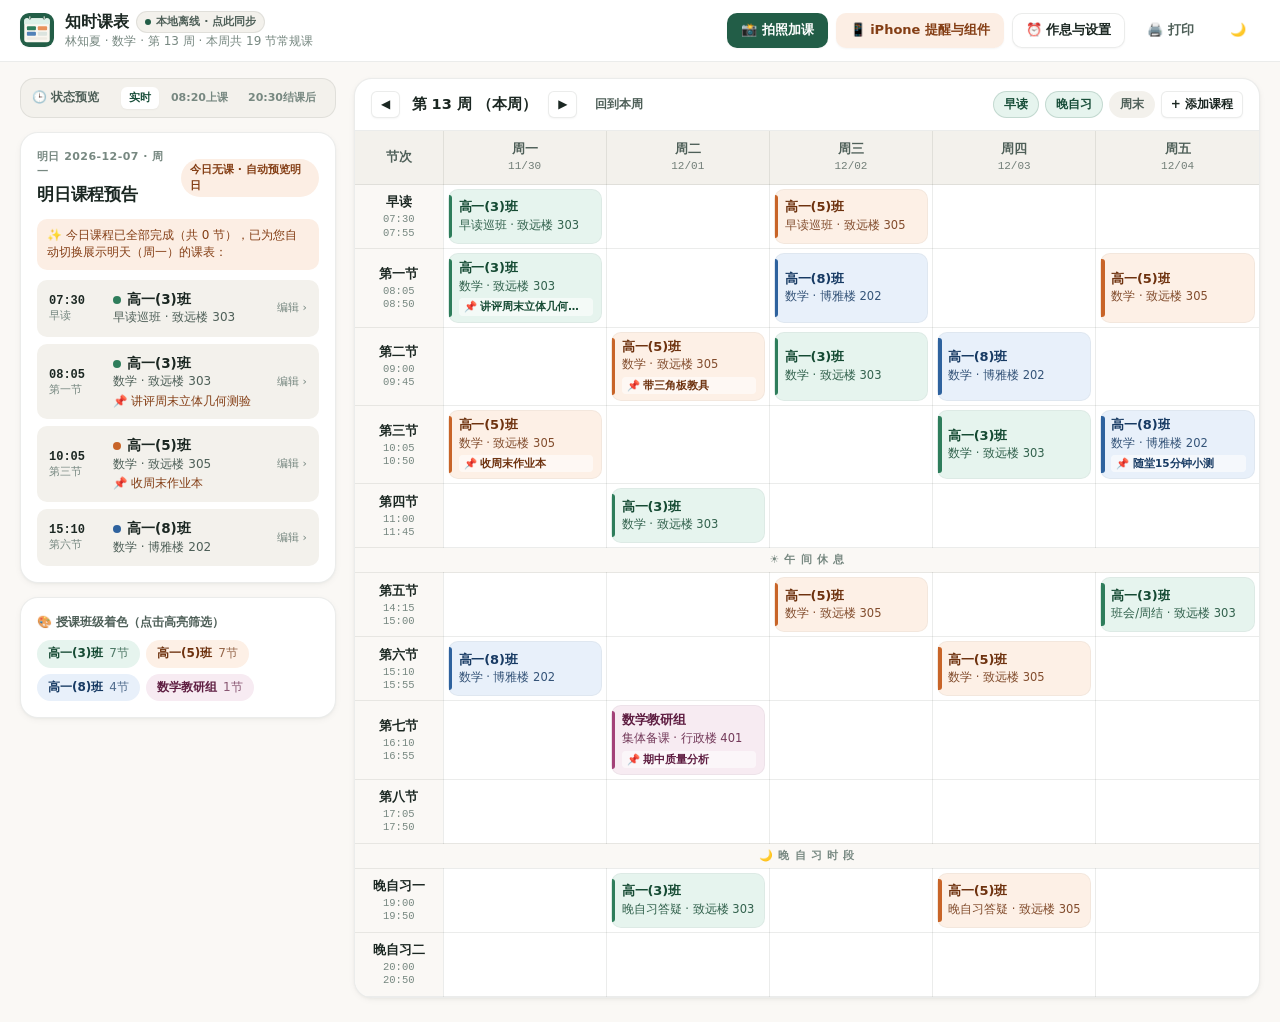
==== web/index.html @ 68fdd12f "feat: initial release of Teacher Timetable PWA v1.0.0" ====
<!DOCTYPE html>
<html lang="zh-CN" data-theme="light">
<head>
  <meta charset="UTF-8" />
  <meta name="viewport" content="width=device-width, initial-scale=1.0, viewport-fit=cover" />
  <title>知时课表 · 教师极简智能课程表 (PWA)</title>
  <meta name="description" content="专为中小学与职校教师打造的极简智能课程表 PWA：Web端一屏总览、今日上完自动预览明日课程、拍照AI识别导入、支持iPhone日历准时提醒与桌面小组件。" />
  <meta name="theme-color" content="#235E47" id="meta-theme-color" />

  <!-- iOS Safari PWA Home Screen Support -->
  <meta name="apple-mobile-web-app-capable" content="yes" />
  <meta name="apple-mobile-web-app-status-bar-style" content="default" />
  <meta name="apple-mobile-web-app-title" content="知时课表" />
  <link rel="apple-touch-icon" href="/icons/apple-touch-icon.png" />
  <link rel="icon" type="image/svg+xml" href="/icons/icon.svg" />
  <link rel="manifest" href="/manifest.webmanifest" />

  <link rel="stylesheet" href="/styles/index.css" />
</head>
<body data-mobile-tab="today">
  <!-- Top Navigation Header -->
  <header class="topbar">
    <div class="topbar-inner">
      <div class="brand-group">
        <img src="/icons/icon.svg" alt="知时课表图标" class="brand-logo" />
        <div class="brand-titles">
          <h1>
            <span>知时课表</span>
            <button type="button" class="sync-pill" id="btn-sync-pill" title="6位同步码多端同步">
              <span class="sync-dot"></span>
              <span id="sync-pill-text">本地离线 · 点此同步</span>
            </button>
          </h1>
          <div class="brand-subtitle" id="header-subtitle">加载课表中...</div>
        </div>
      </div>

      <nav class="topbar-actions" aria-label="主工具栏">
        <button type="button" class="btn btn-primary" id="btn-open-ocr">
          <span>📸 拍照加课</span>
        </button>
        <button type="button" class="btn btn-amber" id="btn-open-ios">
          <span>📱 iPhone 提醒与组件</span>
        </button>
        <button type="button" class="btn hide-mobile" id="btn-open-settings">
          <span>⏰ 作息与设置</span>
        </button>
        <button type="button" class="btn btn-ghost hide-mobile" id="btn-print" title="打印或导出PDF课表">
          <span>🖨️ 打印</span>
        </button>
        <button type="button" class="btn btn-ghost" id="btn-theme-toggle" title="切换浅色/深色模式" aria-label="切换主题">
          <span id="theme-icon">🌙</span>
        </button>
      </nav>
    </div>
  </header>

  <!-- Main Workspace -->
  <main class="workspace">
    <!-- Left Focus Rail (Desktop Sticky Rail / Mobile Default Today-Tomorrow View) -->
    <aside class="focus-rail" aria-label="今日与明日课程聚焦">
      <!-- Time Simulation Switcher so teachers/testers can verify Today -> Tomorrow switch immediately -->
      <div class="sim-bar">
        <span class="sim-bar-label">🕒 状态预览</span>
        <div class="sim-pills" role="group" aria-label="时间状态模拟">
          <button type="button" class="sim-pill active" data-sim="live" id="sim-btn-live">实时</button>
          <button type="button" class="sim-pill" data-sim="morning" id="sim-btn-morning">08:20上课</button>
          <button type="button" class="sim-pill" data-sim="afterschool" id="sim-btn-after">20:30结课后</button>
        </div>
      </div>

      <!-- Mobile Quick Day Selector -->
      <div class="mobile-day-strip" id="mobile-day-strip"></div>

      <!-- Smart Today ⇄ Tomorrow Card -->
      <section class="card" id="focus-card-container" aria-live="polite"></section>

      <!-- Class Color Legend & Spotlight Filter -->
      <section class="card" id="class-filter-card">
        <div class="class-chips-title">
          <span>🎨 授课班级着色（点击高亮筛选）</span>
          <button type="button" class="btn btn-ghost btn-sm" id="btn-clear-spotlight" style="display:none;">显示全部</button>
        </div>
        <div class="class-chips-wrap" id="class-chips-wrap"></div>
      </section>
    </aside>

    <!-- Main Full-Week Timetable Grid Stage -->
    <section class="grid-stage" aria-label="整周课程表总览">
      <div class="grid-toolbar">
        <div class="week-nav">
          <button type="button" class="btn btn-sm" id="btn-prev-week" aria-label="上一周">◀</button>
          <span class="week-label" id="week-nav-label">第 1 周</span>
          <button type="button" class="btn btn-sm" id="btn-next-week" aria-label="下一周">▶</button>
          <button type="button" class="btn btn-ghost btn-sm" id="btn-reset-week">回到本周</button>
        </div>

        <div class="grid-toggles">
          <button type="button" class="toggle-chip on" id="toggle-morning-read">早读</button>
          <button type="button" class="toggle-chip on" id="toggle-evening">晚自习</button>
          <button type="button" class="toggle-chip" id="toggle-weekend">周末</button>
          <button type="button" class="btn btn-sm" id="btn-quick-add-lesson">+ 添加课程</button>
        </div>
      </div>

      <div class="timetable-scroll">
        <table class="timetable-table" id="weekly-table">
          <thead id="weekly-thead"></thead>
          <tbody id="weekly-tbody"></tbody>
        </table>
      </div>
    </section>
  </main>

  <!-- Mobile Bottom Navigation Bar -->
  <nav class="mobile-tabbar" aria-label="移动端底部导航">
    <button type="button" class="mob-tab active" data-mob-tab="today" id="mob-tab-today">
      <span>📅</span>
      <span>今日/明日</span>
    </button>
    <button type="button" class="mob-tab" data-mob-tab="week" id="mob-tab-week">
      <span>🗂️</span>
      <span>整周课表</span>
    </button>
    <button type="button" class="mob-tab" data-mob-tab="ocr" id="mob-tab-ocr">
      <span>📸</span>
      <span>拍照加课</span>
    </button>
    <button type="button" class="mob-tab" data-mob-tab="ios" id="mob-tab-ios">
      <span>📱</span>
      <span>提醒/组件</span>
    </button>
  </nav>

  <!-- ========================================================================
       Modal 1: Lesson Editor + Single-Occurrence Override + Memo Note
       ======================================================================== -->
  <div class="modal-backdrop" id="modal-lesson" role="dialog" aria-modal="true" aria-labelledby="modal-lesson-title">
    <div class="modal-panel">
      <div class="modal-head">
        <div>
          <h2 id="modal-lesson-title">编辑课程与随堂备忘</h2>
          <p id="modal-lesson-subtitle">周一 · 第一节 (08:05 - 08:50)</p>
        </div>
        <button type="button" class="btn btn-ghost btn-sm" data-close-modal="modal-lesson">✕</button>
      </div>

      <div class="mode-tabs" role="tablist">
        <button type="button" class="mode-tab active" id="tab-edit-regular">每周常规课 & 备忘</button>
        <button type="button" class="mode-tab" id="tab-edit-override">仅本周调课 / 代课 / 停课</button>
      </div>

      <!-- Regular Weekly Lesson Form -->
      <form id="form-lesson-regular">
        <div class="form-grid">
          <div class="form-field">
            <label for="inp-les-day">星期</label>
            <select class="select" id="inp-les-day"></select>
          </div>
          <div class="form-field">
            <label for="inp-les-period">节次</label>
            <select class="select" id="inp-les-period"></select>
          </div>
          <div class="form-field">
            <label for="inp-les-class">授课班级（自动分配班级色标）*</label>
            <input class="input" type="text" id="inp-les-class" placeholder="例如：高一(3)班" required />
            <div class="quick-tags" id="quick-class-tags"></div>
          </div>
          <div class="form-field">
            <label for="inp-les-subject">科目 / 课程内容</label>
            <input class="input" type="text" id="inp-les-subject" placeholder="例如：数学 / 早读巡班" />
          </div>
          <div class="form-field">
            <label for="inp-les-room">教室 / 地点</label>
            <input class="input" type="text" id="inp-les-room" placeholder="例如：致远楼 303" />
          </div>
          <div class="form-field">
            <label for="inp-les-weektype">单双周规则</label>
            <select class="select" id="inp-les-weektype">
              <option value="all">每周都上</option>
              <option value="odd">仅单周上</option>
              <option value="even">仅双周上</option>
            </select>
          </div>
          <div class="form-field full">
            <label for="inp-les-memo">📌 随堂一句话备忘贴（在今日卡片、iPhone提醒与桌面小组件同步展示）</label>
            <input class="input" type="text" id="inp-les-memo" placeholder="如：收周末卷子 / 讲评第3章P42 / 带圆规三角板" />
            <div class="quick-tags">
              <button type="button" class="quick-tag" data-memo-fill="收作业本">收作业本</button>
              <button type="button" class="quick-tag" data-memo-fill="讲评测试卷">讲评测试卷</button>
              <button type="button" class="quick-tag" data-memo-fill="随堂小测">随堂小测</button>
              <button type="button" class="quick-tag" data-memo-fill="带教学教具">带教学教具</button>
              <button type="button" class="quick-tag" data-memo-fill="">清空备忘</button>
            </div>
          </div>
        </div>

        <div class="modal-foot">
          <button type="button" class="btn btn-danger" id="btn-delete-lesson">删除本节常规课</button>
          <div style="display:flex; gap:8px;">
            <button type="button" class="btn" data-close-modal="modal-lesson">取消</button>
            <button type="submit" class="btn btn-primary" id="btn-save-regular">保存课程</button>
          </div>
        </div>
      </form>

      <!-- Single-Date Override Form (调课 / 代课 / 停课) -->
      <form id="form-lesson-override" style="display:none;">
        <div class="form-grid">
          <div class="form-field full">
            <label for="inp-ov-type">仅对所选日期（<span id="ov-target-date-label"></span>）生效的临时变动类型</label>
            <select class="select" id="inp-ov-type">
              <option value="swap">🔄 临时调课（换班或换课，仅当天生效）</option>
              <option value="substitute">🤝 替同事代课（仅当天新增/替换）</option>
              <option value="cancel">⏸️ 本节停课 / 调走（当天免提醒，不删常规课表）</option>
              <option value="memo_only">📌 仅当天专属随堂备忘</option>
            </select>
          </div>
          <div class="form-field" id="ov-field-class">
            <label for="inp-ov-class">当天授课班级</label>
            <input class="input" type="text" id="inp-ov-class" placeholder="例如：高一(5)班" />
          </div>
          <div class="form-field" id="ov-field-subject">
            <label for="inp-ov-subject">当天科目</label>
            <input class="input" type="text" id="inp-ov-subject" placeholder="例如：数学" />
          </div>
          <div class="form-field" id="ov-field-room">
            <label for="inp-ov-room">当天教室</label>
            <input class="input" type="text" id="inp-ov-room" placeholder="例如：致远楼 305" />
          </div>
          <div class="form-field" id="ov-field-reason">
            <label for="inp-ov-reason">变动备注（如：与王老师周四第2节互换）</label>
            <input class="input" type="text" id="inp-ov-reason" placeholder="选填，方便日后核对课时" />
          </div>
          <div class="form-field full" id="ov-field-memo">
            <label for="inp-ov-memo">📌 当天随堂备忘贴</label>
            <input class="input" type="text" id="inp-ov-memo" placeholder="例如：布置代课自习任务" />
          </div>
        </div>

        <div class="modal-foot">
          <button type="button" class="btn btn-danger" id="btn-clear-override" style="display:none;">恢复原每周常规课</button>
          <div style="display:flex; gap:8px; margin-left:auto;">
            <button type="button" class="btn" data-close-modal="modal-lesson">取消</button>
            <button type="submit" class="btn btn-primary">保存单次变动</button>
          </div>
        </div>
      </form>
    </div>
  </div>

  <!-- ========================================================================
       Modal 2: Drag-and-Drop Swap Decision Prompt
       ======================================================================== -->
  <div class="modal-backdrop" id="modal-drag-swap" role="dialog" aria-modal="true">
    <div class="modal-panel" style="max-width:440px;">
      <div class="modal-head">
        <div>
          <h2>调整课程节次</h2>
          <p id="drag-swap-desc">您刚将课程拖动到了新节次，请选择生效范围：</p>
        </div>
        <button type="button" class="btn btn-ghost btn-sm" data-close-modal="modal-drag-swap">✕</button>
      </div>
      <div style="display:flex; flex-direction:column; gap:10px;">
        <button type="button" class="btn btn-primary" id="btn-swap-this-week" style="justify-content:flex-start; padding:12px 14px;">
          🔄 仅本周临时调换（推荐 · 不改动其他周常规课表）
        </button>
        <button type="button" class="btn" id="btn-swap-permanent" style="justify-content:flex-start; padding:12px 14px;">
          📌 永久修改每周固定课表
        </button>
      </div>
    </div>
  </div>

  <!-- ========================================================================
       Modal 3: Photo OCR Import + Interactive Grid Proofreader
       ======================================================================== -->
  <div class="modal-backdrop" id="modal-ocr" role="dialog" aria-modal="true" aria-labelledby="modal-ocr-title">
    <div class="modal-panel modal-wide">
      <div class="modal-head">
        <div>
          <h2 id="modal-ocr-title">📸 拍照 / 智能导入课程表</h2>
          <p>支持教务处纸质课表拍照、Excel/钉钉截图识别，导入前可在右侧网格可视化校对</p>
        </div>
        <button type="button" class="btn btn-ghost btn-sm" data-close-modal="modal-ocr">✕</button>
      </div>

      <div class="mode-tabs">
        <button type="button" class="mode-tab active" id="ocr-tab-photo">📷 拍照 / 传图 AI 识别</button>
        <button type="button" class="mode-tab" id="ocr-tab-text">📋 粘贴 Excel / 文本 / 免Key提示词</button>
      </div>

      <!-- Photo Upload Panel -->
      <div id="ocr-panel-photo">
        <input type="file" id="inp-ocr-file" accept="image/*" style="display:none;" />
        <div class="ocr-dropzone" id="ocr-dropzone">
          <div style="font-size:28px; margin-bottom:6px;">📸</div>
          <div style="font-weight:700; font-size:15px; margin-bottom:4px;">点击拍照 / 从手机相册选择课表照片，或将截图拖入此处</div>
          <div style="font-size:12px; color:var(--ink-muted); margin-bottom:12px;">支持纸质任课表、Excel排课截图、微信群课表图</div>
          <div style="display:flex; justify-content:center; gap:10px; flex-wrap:wrap;">
            <button type="button" class="btn btn-primary" id="btn-pick-photo">选择照片 / 拍照</button>
            <button type="button" class="btn btn-amber" id="btn-try-demo-photo">✨ 试用示例纸质课表照片（秒出体验）</button>
          </div>
        </div>

        <details style="margin-top:10px; background:var(--bg-subtle); padding:10px 14px; border-radius:var(--radius-sm);">
          <summary style="cursor:pointer; font-size:12.5px; font-weight:700; color:var(--ink-secondary);">
            ⚙️ 视觉大模型接口设置（支持服务端预设或填入通义千问 Qwen-VL / OpenAI 兼容 Key）
          </summary>
          <div class="form-grid" style="margin-top:10px;">
            <div class="form-field">
              <label for="inp-vision-base">API 接口地址 (OpenAI 兼容)</label>
              <input class="input" type="text" id="inp-vision-base" placeholder="https://dashscope.aliyuncs.com/compatible-mode/v1" />
            </div>
            <div class="form-field">
              <label for="inp-vision-model">视觉模型名称</label>
              <input class="input" type="text" id="inp-vision-model" placeholder="qwen-vl-max-latest" />
            </div>
            <div class="form-field full">
              <label for="inp-vision-key">API Key（仅保存在您本地浏览器，服务端已配环境变量时可留空）</label>
              <input class="input" type="password" id="inp-vision-key" placeholder="sk-..." />
            </div>
          </div>
        </details>
      </div>

      <!-- Text / Excel / Prompt Fallback Panel -->
      <div id="ocr-panel-text" style="display:none;">
        <div style="display:flex; align-items:center; justify-content:space-between; gap:8px; margin-bottom:8px; flex-wrap:wrap;">
          <span style="font-size:12.5px; color:var(--ink-secondary);">
            没配 API Key？点右侧复制专属提示词，连同照片发给<strong>豆包 / Kimi / 通义 / 元宝</strong>，把返回的 JSON 粘在下方即可；也支持直接从 Excel 复制表格粘贴！
          </span>
          <button type="button" class="btn btn-amber btn-sm" id="btn-copy-ai-prompt">📋 一键复制 AI 识图提示词</button>
        </div>
        <textarea class="textarea" id="inp-ocr-rawtext" rows="6" placeholder="支持粘贴：&#10;1. 任意 AI 返回的 JSON 代码块&#10;2. Excel / WPS 直接框选复制的课表单元格&#10;3. 文本行，例如：周一 第1-2节 高一(3)班 数学 致远楼303"></textarea>
        <div style="margin-top:8px; text-align:right;">
          <button type="button" class="btn btn-primary" id="btn-parse-rawtext">解析文本并进入网格校对 ›</button>
        </div>
      </div>

      <!-- Split-Screen Visual Proofreader (shown after photo/text recognition) -->
      <div id="ocr-proof-section" style="display:none;">
        <div style="margin-top:16px; padding-top:14px; border-top:1px solid var(--border-hairline); display:flex; align-items:center; justify-content:space-between; flex-wrap:wrap; gap:8px;">
          <div>
            <strong id="ocr-proof-summary" style="font-size:14.5px; color:var(--brand-ink);">✅ 已识别出 19 节课程</strong>
            <span style="font-size:12px; color:var(--ink-muted); margin-left:8px;">点击右侧任意格子可微调班级/科目，核对无误后点击底部确认导入</span>
          </div>
          <label style="font-size:12.5px; display:flex; align-items:center; gap:6px;">
            导入方式：
            <select class="select" id="sel-import-mode" style="width:auto; padding:4px 8px; font-size:12px;">
              <option value="replace">覆盖现有周课表（推荐新学期）</option>
              <option value="merge">合并追加（保留不冲突的原课程）</option>
            </select>
          </label>
        </div>

        <div class="ocr-split">
          <div class="ocr-photo-box" id="ocr-photo-preview-wrap">
            <img id="ocr-photo-img" src="/sample-timetable.png" alt="课表原图对照" />
          </div>
          <div style="overflow-x:auto;">
            <table class="proof-grid-table" id="ocr-proof-table"></table>
          </div>
        </div>

        <div class="modal-foot">
          <button type="button" class="btn btn-ghost" id="btn-reset-ocr">重新上传</button>
          <div style="display:flex; gap:8px;">
            <button type="button" class="btn" data-close-modal="modal-ocr">取消</button>
            <button type="button" class="btn btn-primary" id="btn-confirm-ocr-import">✅ 确认导入到我的课程表</button>
          </div>
        </div>
      </div>
    </div>
  </div>

  <!-- ========================================================================
       Modal 4: iPhone Reminders, Scriptable Home Screen Widget & 6-Digit Sync
       ======================================================================== -->
  <div class="modal-backdrop" id="modal-ios" role="dialog" aria-modal="true" aria-labelledby="modal-ios-title">
    <div class="modal-panel modal-wide">
      <div class="modal-head">
        <div>
          <h2 id="modal-ios-title">📱 iPhone 课程提醒 · 今日/明日桌面小组件 · 多端同步</h2>
          <p>无需开发或安装专属 App，一套 Web/PWA 同时打通苹果系统日历闹钟与桌面小组件</p>
        </div>
        <button type="button" class="btn btn-ghost btn-sm" data-close-modal="modal-ios">✕</button>
      </div>

      <!-- Step 1: 6-digit Sync Code -->
      <div class="sync-code-box" style="margin-bottom:16px; flex-wrap:wrap;">
        <div>
          <div style="font-size:12px; font-weight:700; color:var(--ink-secondary);">第一步：6 位多端同步码（免注册 · 电脑排课手机秒同步，同时用于小组件与日历动态订阅）</div>
          <div style="display:flex; align-items:center; gap:12px; margin-top:4px;">
            <span class="sync-digits" id="ios-sync-code-display">未开启</span>
            <span id="ios-sync-status-hint" style="font-size:12px; color:var(--ink-muted);">生成后修改课表将自动云端同步</span>
          </div>
        </div>
        <div style="display:flex; gap:8px; flex-wrap:wrap; align-items:center;">
          <button type="button" class="btn btn-primary btn-sm" id="btn-create-sync-code">✨ 一键生成同步码</button>
          <input class="input" type="text" id="inp-join-sync-code" placeholder="输入已有6位码" maxlength="12" style="width:128px; padding:5px 9px; font-size:12.5px;" />
          <button type="button" class="btn btn-sm" id="btn-pull-sync-code">拉取同步</button>
        </div>
      </div>

      <div style="display:grid; grid-template-columns: repeat(auto-fit, minmax(340px, 1fr)); gap:16px;">
        <!-- Left Card: Apple System Calendar Reminder + PWA Push -->
        <div class="card" style="background:var(--bg-canvas);">
          <h3 style="margin:0 0 6px; font-size:15.5px;">🔔 1. 苹果手机准时上课提醒（零安装首选）</h3>
          <p style="margin:0 0 12px; font-size:12.5px; color:var(--ink-secondary);">
            点击下方「一键订阅到苹果日历」，iPhone 自带日历将在课前弹窗响铃（锁屏与 Apple Watch 均生效），您在网页端<strong>临时调课或写随堂备忘</strong>会自动同步！
          </p>

          <div class="form-field" style="margin-bottom:12px;">
            <label for="sel-reminder-min">课前提醒提前量</label>
            <select class="select" id="sel-reminder-min">
              <option value="5">课前 5 分钟提醒</option>
              <option value="10">课前 10 分钟提醒</option>
              <option value="15" selected>课前 15 分钟提醒（推荐）</option>
              <option value="20">课前 20 分钟提醒</option>
              <option value="30">课前 30 分钟提醒</option>
            </select>
          </div>

          <div style="display:flex; flex-direction:column; gap:8px;">
            <a class="btn btn-primary" id="link-webcal-subscribe" href="#" style="text-decoration:none;">
              📅 一键订阅到 iPhone 苹果日历 (webcal://)
            </a>
            <div style="display:flex; gap:8px;">
              <button type="button" class="btn btn-sm" id="btn-copy-ics-url" style="flex:1;">复制日历订阅链接</button>
              <button type="button" class="btn btn-sm" id="btn-download-ics" style="flex:1;">下载离线 .ics 文件</button>
            </div>
          </div>

          <hr style="border:none; border-top:1px solid var(--border-hairline); margin:14px 0;" />

          <div style="display:flex; align-items:center; justify-content:space-between; gap:8px;">
            <div>
              <div style="font-weight:700; font-size:13px;">PWA 主屏幕网页通知（双重兜底）</div>
              <div style="font-size:11.5px; color:var(--ink-muted);">Safari「分享 → 添加到主屏幕」后可开启课前通知</div>
            </div>
            <div style="display:flex; gap:6px;">
              <button type="button" class="btn btn-sm" id="btn-enable-pwa-notify">开启通知</button>
              <button type="button" class="btn btn-ghost btn-sm" id="btn-test-pwa-notify">测试提醒</button>
            </div>
          </div>
        </div>

        <!-- Right Card: iOS Home Screen Widget (Today -> Tomorrow Auto Switch) -->
        <div class="card" style="background:var(--bg-canvas);">
          <div style="display:flex; align-items:center; justify-content:space-between; gap:8px; margin-bottom:6px;">
            <h3 style="margin:0; font-size:15.5px;">🧩 2. iPhone 桌面小组件（没课自动看明天）</h3>
          </div>
          <p style="margin:0 0 10px; font-size:12.5px; color:var(--ink-secondary);">
            实时模拟您的课表在 iPhone 桌面上的真实效果——<strong>白天展示今日剩余课，最后一节下课（或当天无课）立即自动切换为明日预告</strong>：
          </p>

          <!-- Live iOS Widget Simulator -->
          <div class="ios-sim-shell">
            <div style="display:flex; gap:6px; flex-wrap:wrap; justify-content:center;">
              <button type="button" class="btn btn-sm" id="wsim-mode-today">☀️ 预览：白天有课态</button>
              <button type="button" class="btn btn-sm" id="wsim-mode-tomorrow">🌙 预览：结课后看明天</button>
              <button type="button" class="btn btn-ghost btn-sm" id="wsim-toggle-dark">切换深浅外观</button>
            </div>

            <div class="ios-widget-card" id="ios-widget-preview-box"></div>
          </div>

          <div style="margin-top:12px; display:flex; gap:8px;">
            <button type="button" class="btn btn-primary" id="btn-copy-scriptable" style="flex:2;">
              📋 一键复制我的专属小组件代码
            </button>
            <button type="button" class="btn btn-sm" id="btn-download-scriptable" style="flex:1;">
              下载 .js 脚本
            </button>
          </div>
          <div style="margin-top:8px; font-size:11.5px; color:var(--ink-muted); line-height:1.5;">
            💡 <strong>30秒配置步骤</strong>：① App Store 免费安装 <strong>Scriptable</strong> → ② 点右上角 <code>+</code> 粘贴上方代码 → ③ 长按 iPhone 桌面添加 Scriptable 中号小组件并选择该脚本即可！
          </div>
        </div>
      </div>
    </div>
  </div>

  <!-- ========================================================================
       Modal 5: Period Bell Times & Teacher Settings
       ======================================================================== -->
  <div class="modal-backdrop" id="modal-settings" role="dialog" aria-modal="true" aria-labelledby="modal-settings-title">
    <div class="modal-panel modal-wide">
      <div class="modal-head">
        <div>
          <h2 id="modal-settings-title">⏰ 学校作息时间与个人设置</h2>
          <p>内置中小学标准节次模板，支持一键批量顺延每节课时长与数据备份</p>
        </div>
        <button type="button" class="btn btn-ghost btn-sm" data-close-modal="modal-settings">✕</button>
      </div>

      <div class="form-grid" style="margin-bottom:16px;">
        <div class="form-field">
          <label for="inp-set-teacher">教师称呼</label>
          <input class="input" type="text" id="inp-set-teacher" placeholder="如：林老师" />
        </div>
        <div class="form-field">
          <label for="inp-set-subject">主要任教学科（新增课程时自动填入）</label>
          <input class="input" type="text" id="inp-set-subject" placeholder="如：数学" />
        </div>
        <div class="form-field">
          <label for="inp-set-semstart">本学期第一周周一日期（用于计算第几周与单双周）</label>
          <input class="input" type="date" id="inp-set-semstart" />
        </div>
        <div class="form-field">
          <label>一键套用标准作息模板</label>
          <div style="display:flex; gap:8px;">
            <button type="button" class="btn btn-sm" id="btn-preset-45">初高中 45 分钟制</button>
            <button type="button" class="btn btn-sm" id="btn-preset-40">小学 40 分钟制</button>
          </div>
        </div>
      </div>

      <div style="max-height:300px; overflow-y:auto; border:1px solid var(--border-hairline); border-radius:var(--radius-md); padding:10px;">
        <table class="proof-grid-table" id="settings-periods-table"></table>
      </div>

      <div class="modal-foot" style="flex-wrap:wrap;">
        <div style="display:flex; gap:8px; flex-wrap:wrap;">
          <button type="button" class="btn btn-sm" id="btn-export-json">导出 JSON 备份</button>
          <label class="btn btn-sm" style="margin:0;">
            导入 JSON 备份
            <input type="file" id="inp-import-json" accept=".json,application/json" style="display:none;" />
          </label>
          <button type="button" class="btn btn-danger btn-sm" id="btn-clear-all-lessons">清空整表重排</button>
        </div>
        <div style="display:flex; gap:8px;">
          <button type="button" class="btn" data-close-modal="modal-settings">取消</button>
          <button type="button" class="btn btn-primary" id="btn-save-settings">保存作息与设置</button>
        </div>
      </div>
    </div>
  </div>

  <!-- Toast Container -->
  <div class="toast-stack" id="toast-stack" aria-live="polite"></div>

  <script type="module" src="/js/app.js"></script>
</body>
</html>
---- styles/index.css ----
/* ==========================================================================
   知时课表 · Teacher Timetable PWA — Core Design System (Vanilla CSS)
   Aesthetic: Warm Campus Editorial · Crisp, Calm, Glanceable
   ========================================================================== */

:root {
  /* Surfaces */
  --bg-canvas: hsl(40, 33%, 97%);
  --bg-surface: hsl(0, 0%, 100%);
  --bg-subtle: hsl(40, 22%, 94%);
  --bg-muted: hsl(40, 18%, 91%);
  --bg-elevated: hsla(0, 0%, 100%, 0.92);

  /* Typography Ink */
  --ink-primary: hsl(156, 18%, 13%);
  --ink-secondary: hsl(156, 10%, 34%);
  --ink-muted: hsl(156, 7%, 50%);
  --ink-faint: hsl(156, 6%, 66%);

  /* Brand & Functional Accents */
  --brand: hsl(157, 46%, 25%);
  --brand-hover: hsl(157, 48%, 20%);
  --brand-soft: hsl(154, 38%, 93%);
  --brand-ink: hsl(157, 52%, 20%);

  --amber: hsl(23, 67%, 46%);
  --amber-soft: hsl(26, 78%, 94%);
  --amber-ink: hsl(22, 72%, 30%);

  --danger: hsl(4, 62%, 48%);
  --danger-soft: hsl(4, 76%, 95%);

  /* Hairlines & Elevation */
  --border-hairline: hsla(156, 16%, 16%, 0.09);
  --border-strong: hsla(156, 16%, 16%, 0.17);
  --shadow-xs: 0 1px 2px hsla(156, 20%, 12%, 0.04);
  --shadow-sm: 0 2px 8px -2px hsla(156, 20%, 12%, 0.07), 0 1px 3px hsla(156, 20%, 12%, 0.04);
  --shadow-md: 0 10px 28px -6px hsla(156, 22%, 12%, 0.10), 0 2px 6px hsla(156, 20%, 12%, 0.05);
  --shadow-modal: 0 24px 60px -12px hsla(156, 25%, 10%, 0.24);

  /* Radii */
  --radius-xs: 6px;
  --radius-sm: 10px;
  --radius-md: 14px;
  --radius-lg: 18px;
  --radius-xl: 24px;

  /* 8 Harmonious Teaching-Class Color Palettes (Light) */
  --cls-0-bg: #E6F4EE; --cls-0-ink: #154A33; --cls-0-bar: #2E7D5B;
  --cls-1-bg: #FDF0E6; --cls-1-ink: #6E320F; --cls-1-bar: #C86428;
  --cls-2-bg: #E8F0FA; --cls-2-ink: #173A63; --cls-2-bar: #2E629E;
  --cls-3-bg: #F7EBF2; --cls-3-ink: #5E1D41; --cls-3-bar: #A34178;
  --cls-4-bg: #EEF3E4; --cls-4-ink: #324711; --cls-4-bar: #5C7A29;
  --cls-5-bg: #F5EFE4; --cls-5-ink: #4F3914; --cls-5-bar: #8C6830;
  --cls-6-bg: #E5F3F5; --cls-6-ink: #11464F; --cls-6-bar: #237887;
  --cls-7-bg: #FCECEB; --cls-7-ink: #661D1A; --cls-7-bar: #B8433E;

  --font-sans: -apple-system, BlinkMacSystemFont, "PingFang SC", "Hiragino Sans GB", "Noto Sans CJK SC", "Microsoft YaHei", system-ui, sans-serif;
  --font-mono: ui-monospace, SFMono-Regular, "SF Mono", Menlo, Consolas, monospace;

  --safe-top: env(safe-area-inset-top, 0px);
  --safe-bottom: env(safe-area-inset-bottom, 0px);
}

[data-theme="dark"] {
  --bg-canvas: hsl(210, 14%, 10%);
  --bg-surface: hsl(210, 13%, 14%);
  --bg-subtle: hsl(210, 12%, 18%);
  --bg-muted: hsl(210, 11%, 22%);
  --bg-elevated: hsla(210, 13%, 15%, 0.92);

  --ink-primary: hsl(150, 14%, 93%);
  --ink-secondary: hsl(150, 8%, 72%);
  --ink-muted: hsl(150, 6%, 54%);
  --ink-faint: hsl(150, 5%, 38%);

  --brand: hsl(155, 44%, 56%);
  --brand-hover: hsl(155, 48%, 63%);
  --brand-soft: hsla(155, 42%, 40%, 0.20);
  --brand-ink: hsl(155, 55%, 76%);

  --amber: hsl(27, 82%, 64%);
  --amber-soft: hsla(27, 70%, 42%, 0.22);
  --amber-ink: hsl(28, 86%, 78%);

  --danger: hsl(4, 72%, 64%);
  --danger-soft: hsla(4, 65%, 45%, 0.22);

  --border-hairline: hsla(150, 15%, 88%, 0.09);
  --border-strong: hsla(150, 15%, 88%, 0.18);
  --shadow-xs: 0 1px 2px hsla(0, 0%, 0%, 0.25);
  --shadow-sm: 0 2px 8px hsla(0, 0%, 0%, 0.32);
  --shadow-md: 0 12px 28px hsla(0, 0%, 0%, 0.45);
  --shadow-modal: 0 24px 64px hsla(0, 0%, 0%, 0.65);

  --cls-0-bg: #18362B; --cls-0-ink: #95E4BE; --cls-0-bar: #44A67B;
  --cls-1-bg: #3A2517; --cls-1-ink: #F7BE97; --cls-1-bar: #DF7B3F;
  --cls-2-bg: #192C40; --cls-2-ink: #9DC6F7; --cls-2-bar: #4B86C8;
  --cls-3-bg: #381D2E; --cls-3-ink: #F2AAD1; --cls-3-bar: #C45A95;
  --cls-4-bg: #27321A; --cls-4-ink: #C3E38C; --cls-4-bar: #7DA13D;
  --cls-5-bg: #352B1D; --cls-5-ink: #E8CB9A; --cls-5-bar: #B08644;
  --cls-6-bg: #163136; --cls-6-ink: #90DCE8; --cls-6-bar: #3799A8;
  --cls-7-bg: #3B1C1A; --cls-7-ink: #F7A8A4; --cls-7-bar: #D65B56;
}

*, *::before, *::after {
  box-sizing: border-box;
}

html, body {
  margin: 0;
  padding: 0;
  background: var(--bg-canvas);
  color: var(--ink-primary);
  font-family: var(--font-sans);
  font-size: 14px;
  line-height: 1.45;
  -webkit-font-smoothing: antialiased;
  -webkit-tap-highlight-color: transparent;
}

button, input, select, textarea {
  font: inherit;
  color: inherit;
}

button {
  cursor: pointer;
}

/* ==========================================================================
   Top Navigation Bar
   ========================================================================== */
.topbar {
  position: sticky;
  top: 0;
  z-index: 40;
  padding-top: var(--safe-top);
  background: var(--bg-elevated);
  backdrop-filter: blur(14px);
  -webkit-backdrop-filter: blur(14px);
  border-bottom: 1px solid var(--border-hairline);
}

.topbar-inner {
  max-width: 1480px;
  margin: 0 auto;
  padding: 10px 20px;
  display: flex;
  align-items: center;
  justify-content: space-between;
  gap: 12px;
}

.brand-group {
  display: flex;
  align-items: center;
  gap: 11px;
  min-width: 0;
}

.brand-logo {
  width: 34px;
  height: 34px;
  border-radius: 9px;
  flex-shrink: 0;
  box-shadow: var(--shadow-xs);
}

.brand-titles h1 {
  margin: 0;
  font-size: 16px;
  font-weight: 700;
  letter-spacing: -0.01em;
  display: flex;
  align-items: center;
  gap: 8px;
  white-space: nowrap;
}

.brand-subtitle {
  font-size: 12px;
  color: var(--ink-muted);
  display: flex;
  align-items: center;
  gap: 8px;
}

.sync-pill {
  display: inline-flex;
  align-items: center;
  gap: 5px;
  padding: 2px 8px;
  border-radius: 99px;
  font-size: 11px;
  font-weight: 600;
  background: var(--bg-subtle);
  color: var(--ink-secondary);
  border: 1px solid var(--border-hairline);
  cursor: pointer;
  transition: background 0.15s ease, border-color 0.15s ease;
}

.sync-pill:hover {
  background: var(--brand-soft);
  color: var(--brand-ink);
}

.sync-dot {
  width: 6px;
  height: 6px;
  border-radius: 50%;
  background: var(--brand);
}

.topbar-actions {
  display: flex;
  align-items: center;
  gap: 8px;
  flex-wrap: wrap;
}

/* ==========================================================================
   Buttons & Segmented Controls
   ========================================================================== */
.btn {
  display: inline-flex;
  align-items: center;
  justify-content: center;
  gap: 6px;
  padding: 7px 13px;
  border-radius: var(--radius-sm);
  font-size: 13px;
  font-weight: 600;
  border: 1px solid var(--border-hairline);
  background: var(--bg-surface);
  color: var(--ink-primary);
  box-shadow: var(--shadow-xs);
  transition: transform 0.12s ease, background 0.15s ease, border-color 0.15s ease, box-shadow 0.15s ease;
  white-space: nowrap;
}

.btn:hover {
  background: var(--bg-subtle);
  border-color: var(--border-strong);
}

.btn:active {
  transform: scale(0.98);
}

.btn-primary {
  background: var(--brand);
  color: #FFFFFF;
  border-color: transparent;
}

[data-theme="dark"] .btn-primary {
  color: #0E1D16;
}

.btn-primary:hover {
  background: var(--brand-hover);
  border-color: transparent;
}

.btn-amber {
  background: var(--amber-soft);
  color: var(--amber-ink);
  border-color: transparent;
}

.btn-amber:hover {
  filter: brightness(0.97);
}

.btn-ghost {
  background: transparent;
  box-shadow: none;
  border-color: transparent;
  color: var(--ink-secondary);
}

.btn-ghost:hover {
  background: var(--bg-subtle);
  color: var(--ink-primary);
  border-color: transparent;
}

.btn-sm {
  padding: 4px 9px;
  font-size: 12px;
  border-radius: var(--radius-xs);
}

.btn-danger {
  background: var(--danger-soft);
  color: var(--danger);
  border-color: transparent;
}

.icon-svg {
  width: 15px;
  height: 15px;
  flex-shrink: 0;
}

/* ==========================================================================
   Main Workspace Layout (Desktop 2-Column Glanceable, Mobile Adaptive)
   ========================================================================== */
.workspace {
  max-width: 1480px;
  margin: 0 auto;
  padding: 16px 20px calc(24px + var(--safe-bottom));
  display: grid;
  grid-template-columns: 316px minmax(0, 1fr);
  gap: 18px;
  align-items: start;
}

/* ==========================================================================
   Left Focus Rail (Now / Next ⇄ Tomorrow Auto-Switch + Class Spotlight)
   ========================================================================== */
.focus-rail {
  display: flex;
  flex-direction: column;
  gap: 14px;
  position: sticky;
  top: 70px;
}

.card {
  background: var(--bg-surface);
  border: 1px solid var(--border-hairline);
  border-radius: var(--radius-lg);
  box-shadow: var(--shadow-sm);
  padding: 16px;
}

/* Time Simulator Bar (for testing Today vs After-School Tomorrow mode) */
.sim-bar {
  display: flex;
  align-items: center;
  justify-content: space-between;
  gap: 6px;
  padding: 8px 11px;
  background: var(--bg-subtle);
  border-radius: var(--radius-md);
  border: 1px solid var(--border-hairline);
  font-size: 12px;
}

.sim-bar-label {
  color: var(--ink-secondary);
  font-weight: 600;
  display: flex;
  align-items: center;
  gap: 5px;
}

.sim-pills {
  display: flex;
  gap: 4px;
}

.sim-pill {
  padding: 3px 8px;
  border-radius: var(--radius-xs);
  border: none;
  background: transparent;
  color: var(--ink-muted);
  font-size: 11px;
  font-weight: 600;
  transition: all 0.14s ease;
}

.sim-pill.active {
  background: var(--bg-surface);
  color: var(--brand-ink);
  box-shadow: var(--shadow-xs);
}

/* Hero Focus Card */
.focus-header {
  display: flex;
  align-items: center;
  justify-content: space-between;
  gap: 8px;
  margin-bottom: 12px;
}

.focus-title-group {
  display: flex;
  flex-direction: column;
  gap: 2px;
}

.focus-eyebrow {
  font-size: 11px;
  font-weight: 700;
  letter-spacing: 0.04em;
  text-transform: uppercase;
  color: var(--ink-muted);
}

.focus-heading {
  margin: 0;
  font-size: 17px;
  font-weight: 700;
  letter-spacing: -0.01em;
}

.status-tag {
  display: inline-flex;
  align-items: center;
  gap: 5px;
  padding: 3px 9px;
  border-radius: 99px;
  font-size: 11px;
  font-weight: 600;
}

.status-tag.today {
  background: var(--brand-soft);
  color: var(--brand-ink);
}

.status-tag.tomorrow {
  background: var(--amber-soft);
  color: var(--amber-ink);
}

/* Spotlight Active/Next Lesson Box */
.hero-next-box {
  padding: 13px 14px;
  border-radius: var(--radius-md);
  margin-bottom: 12px;
  position: relative;
  overflow: hidden;
  border: 1px solid var(--border-hairline);
}

.hero-next-meta {
  display: flex;
  align-items: center;
  justify-content: space-between;
  font-size: 12px;
  font-weight: 600;
  margin-bottom: 5px;
}

.hero-next-class {
  font-size: 20px;
  font-weight: 800;
  letter-spacing: -0.02em;
  margin-bottom: 3px;
}

.hero-next-sub {
  font-size: 13px;
  opacity: 0.88;
  display: flex;
  align-items: center;
  gap: 8px;
  flex-wrap: wrap;
}

.hero-memo {
  margin-top: 8px;
  padding: 5px 9px;
  border-radius: var(--radius-xs);
  background: hsla(0, 0%, 100%, 0.62);
  font-size: 12px;
  font-weight: 600;
  display: flex;
  align-items: center;
  gap: 5px;
}

[data-theme="dark"] .hero-memo {
  background: hsla(0, 0%, 0%, 0.28);
}

.progress-track {
  margin-top: 10px;
  height: 5px;
  border-radius: 99px;
  background: hsla(0, 0%, 0%, 0.09);
  overflow: hidden;
}

[data-theme="dark"] .progress-track {
  background: hsla(0, 0%, 100%, 0.12);
}

.progress-fill {
  height: 100%;
  border-radius: 99px;
  transition: width 0.3s ease;
}

/* Timeline list inside Focus Card & Mobile Today Tab */
.day-timeline {
  display: flex;
  flex-direction: column;
  gap: 7px;
}

.timeline-item {
  display: grid;
  grid-template-columns: 54px minmax(0, 1fr) auto;
  align-items: center;
  gap: 10px;
  padding: 9px 11px;
  border-radius: var(--radius-sm);
  background: var(--bg-subtle);
  border: 1px solid transparent;
  cursor: pointer;
  transition: transform 0.12s ease, border-color 0.15s ease, opacity 0.15s ease;
}

.timeline-item:hover {
  border-color: var(--border-strong);
}

.timeline-item.done {
  opacity: 0.52;
}

.timeline-item.active {
  background: var(--bg-surface);
  border-color: var(--brand);
  box-shadow: var(--shadow-xs);
}

.tl-time {
  display: flex;
  flex-direction: column;
  font-family: var(--font-mono);
  font-size: 12px;
  font-weight: 700;
  line-height: 1.25;
}

.tl-period {
  font-family: var(--font-sans);
  font-size: 10.5px;
  font-weight: 500;
  color: var(--ink-muted);
}

.tl-body {
  min-width: 0;
}

.tl-class-row {
  display: flex;
  align-items: center;
  gap: 6px;
  font-weight: 700;
  font-size: 13.5px;
}

.tl-swatch {
  width: 8px;
  height: 8px;
  border-radius: 50%;
  flex-shrink: 0;
}

.tl-sub {
  font-size: 12px;
  color: var(--ink-secondary);
  white-space: nowrap;
  overflow: hidden;
  text-overflow: ellipsis;
}

.tl-memo {
  font-size: 11.5px;
  color: var(--amber-ink);
  margin-top: 2px;
  white-space: nowrap;
  overflow: hidden;
  text-overflow: ellipsis;
}

.empty-day-state {
  text-align: center;
  padding: 20px 12px;
  color: var(--ink-secondary);
  background: var(--bg-subtle);
  border-radius: var(--radius-md);
}

.empty-day-state strong {
  display: block;
  font-size: 14px;
  color: var(--ink-primary);
  margin-bottom: 4px;
}

/* Mobile Day Strip (shown in Today view on mobile) */
.mobile-day-strip {
  display: none;
  grid-template-columns: repeat(7, 1fr);
  gap: 5px;
  margin-bottom: 12px;
}

.day-chip {
  display: flex;
  flex-direction: column;
  align-items: center;
  padding: 7px 2px;
  border-radius: var(--radius-sm);
  border: 1px solid var(--border-hairline);
  background: var(--bg-surface);
  font-size: 12px;
  gap: 2px;
}

.day-chip .d-num {
  font-family: var(--font-mono);
  font-size: 11px;
  color: var(--ink-muted);
}

.day-chip.selected {
  background: var(--brand);
  color: #FFFFFF;
  border-color: transparent;
}

[data-theme="dark"] .day-chip.selected {
  color: #0E1D16;
}

.day-chip.selected .d-num {
  color: inherit;
  opacity: 0.85;
}

/* Class Filter Chips Card */
.class-chips-title {
  font-size: 12px;
  font-weight: 700;
  color: var(--ink-secondary);
  margin: 0 0 9px;
  display: flex;
  align-items: center;
  justify-content: space-between;
}

.class-chips-wrap {
  display: flex;
  flex-wrap: wrap;
  gap: 6px;
}

.class-filter-chip {
  display: inline-flex;
  align-items: center;
  gap: 6px;
  padding: 4px 10px;
  border-radius: 99px;
  font-size: 12px;
  font-weight: 600;
  border: 1px solid transparent;
  transition: transform 0.12s ease, opacity 0.15s ease, box-shadow 0.15s ease;
}

.class-filter-chip.dimmed {
  opacity: 0.38;
}

.class-filter-chip.selected {
  box-shadow: 0 0 0 2px var(--ink-primary);
}

/* ==========================================================================
   Main Timetable Stage (Glanceable Full-Week Grid)
   ========================================================================== */
.grid-stage {
  background: var(--bg-surface);
  border: 1px solid var(--border-hairline);
  border-radius: var(--radius-lg);
  box-shadow: var(--shadow-sm);
  overflow: hidden;
}

.grid-toolbar {
  padding: 12px 16px;
  border-bottom: 1px solid var(--border-hairline);
  display: flex;
  align-items: center;
  justify-content: space-between;
  gap: 12px;
  flex-wrap: wrap;
}

.week-nav {
  display: flex;
  align-items: center;
  gap: 8px;
}

.week-label {
  font-size: 14.5px;
  font-weight: 700;
  min-width: 132px;
  text-align: center;
}

.grid-toggles {
  display: flex;
  align-items: center;
  gap: 6px;
  flex-wrap: wrap;
}

.toggle-chip {
  padding: 4px 10px;
  border-radius: 99px;
  font-size: 12px;
  font-weight: 600;
  background: var(--bg-subtle);
  color: var(--ink-secondary);
  border: 1px solid transparent;
}

.toggle-chip.on {
  background: var(--brand-soft);
  color: var(--brand-ink);
  border-color: hsla(157, 46%, 25%, 0.18);
}

/* Timetable Matrix Table */
.timetable-scroll {
  width: 100%;
  overflow-x: auto;
}

.timetable-table {
  width: 100%;
  border-collapse: collapse;
  table-layout: fixed;
}

.timetable-table th,
.timetable-table td {
  border-bottom: 1px solid var(--border-hairline);
  border-right: 1px solid var(--border-hairline);
}

.timetable-table th:last-child,
.timetable-table td:last-child {
  border-right: none;
}

.timetable-table thead th {
  background: var(--bg-subtle);
  padding: 9px 6px;
  font-size: 12.5px;
  font-weight: 700;
  color: var(--ink-secondary);
  text-align: center;
}

.timetable-table thead th.col-period {
  width: 88px;
}

.timetable-table thead th.is-today {
  background: var(--brand-soft);
  color: var(--brand-ink);
}

.th-date {
  display: block;
  font-family: var(--font-mono);
  font-size: 11px;
  font-weight: 500;
  opacity: 0.78;
  margin-top: 1px;
}

/* Section Divider Rows (Lunch / Evening) */
.section-divider-row td {
  background: var(--bg-canvas);
  padding: 4px 12px;
  font-size: 11px;
  font-weight: 700;
  letter-spacing: 0.06em;
  color: var(--ink-muted);
  text-align: center;
}

/* Period Left Header Cell */
.period-cell {
  padding: 6px 6px;
  text-align: center;
  background: var(--bg-canvas);
  vertical-align: middle;
}

.period-num {
  font-weight: 700;
  font-size: 12.5px;
  color: var(--ink-primary);
}

.period-time {
  font-family: var(--font-mono);
  font-size: 10.5px;
  color: var(--ink-muted);
  line-height: 1.25;
  margin-top: 2px;
}

/* Lesson Slot Cell */
.slot-td {
  height: 64px;
  padding: 4px;
  vertical-align: stretch;
  position: relative;
  transition: background 0.12s ease;
}

.slot-td.is-today-col {
  background: hsla(154, 38%, 50%, 0.03);
}

.slot-td.drag-over {
  background: var(--brand-soft) !important;
  outline: 2px dashed var(--brand);
  outline-offset: -3px;
}

.empty-slot-btn {
  width: 100%;
  height: 100%;
  min-height: 54px;
  border: 1px dashed transparent;
  border-radius: var(--radius-sm);
  background: transparent;
  color: var(--ink-faint);
  display: flex;
  align-items: center;
  justify-content: center;
  font-size: 16px;
  opacity: 0;
  transition: opacity 0.14s ease, border-color 0.14s ease, background 0.14s ease;
}

.slot-td:hover .empty-slot-btn {
  opacity: 1;
  border-color: var(--border-strong);
  background: var(--bg-subtle);
}

/* Lesson Card inside Grid */
.lesson-card {
  width: 100%;
  height: 100%;
  min-height: 54px;
  padding: 6px 8px 6px 10px;
  border-radius: var(--radius-sm);
  position: relative;
  display: flex;
  flex-direction: column;
  justify-content: center;
  gap: 2px;
  cursor: pointer;
  user-select: none;
  transition: transform 0.12s ease, box-shadow 0.14s ease, opacity 0.15s ease;
  border: 1px solid hsla(0, 0%, 0%, 0.04);
}

.lesson-card::before {
  content: "";
  position: absolute;
  left: 0;
  top: 5px;
  bottom: 5px;
  width: 3.5px;
  border-radius: 0 3px 3px 0;
  background: var(--card-bar, var(--brand));
}

.lesson-card:hover {
  transform: translateY(-1px);
  box-shadow: var(--shadow-sm);
}

.lesson-card.spotlight-dim {
  opacity: 0.22;
}

.lesson-card.is-canceled {
  opacity: 0.48;
  background: var(--bg-subtle) !important;
  color: var(--ink-muted) !important;
  border: 1px dashed var(--border-strong);
}

.lesson-card.is-canceled .lc-class {
  text-decoration: line-through;
}

.lc-top {
  display: flex;
  align-items: center;
  justify-content: space-between;
  gap: 4px;
}

.lc-class {
  font-weight: 800;
  font-size: 13px;
  line-height: 1.2;
  letter-spacing: -0.01em;
  overflow: hidden;
  text-overflow: ellipsis;
  white-space: nowrap;
}

.lc-badge {
  font-size: 10px;
  font-weight: 700;
  padding: 1px 5px;
  border-radius: 4px;
  background: hsla(0, 0%, 100%, 0.72);
  flex-shrink: 0;
}

[data-theme="dark"] .lc-badge {
  background: hsla(0, 0%, 0%, 0.38);
}

.lc-meta {
  font-size: 11.5px;
  opacity: 0.86;
  overflow: hidden;
  text-overflow: ellipsis;
  white-space: nowrap;
}

.lc-memo {
  font-size: 10.5px;
  font-weight: 600;
  margin-top: 2px;
  padding: 1px 5px;
  border-radius: 4px;
  background: hsla(0, 0%, 100%, 0.58);
  overflow: hidden;
  text-overflow: ellipsis;
  white-space: nowrap;
}

[data-theme="dark"] .lc-memo {
  background: hsla(0, 0%, 0%, 0.30);
}

/* Palette Helper Classes */
.pal-0 { background: var(--cls-0-bg); color: var(--cls-0-ink); --card-bar: var(--cls-0-bar); }
.pal-1 { background: var(--cls-1-bg); color: var(--cls-1-ink); --card-bar: var(--cls-1-bar); }
.pal-2 { background: var(--cls-2-bg); color: var(--cls-2-ink); --card-bar: var(--cls-2-bar); }
.pal-3 { background: var(--cls-3-bg); color: var(--cls-3-ink); --card-bar: var(--cls-3-bar); }
.pal-4 { background: var(--cls-4-bg); color: var(--cls-4-ink); --card-bar: var(--cls-4-bar); }
.pal-5 { background: var(--cls-5-bg); color: var(--cls-5-ink); --card-bar: var(--cls-5-bar); }
.pal-6 { background: var(--cls-6-bg); color: var(--cls-6-ink); --card-bar: var(--cls-6-bar); }
.pal-7 { background: var(--cls-7-bg); color: var(--cls-7-ink); --card-bar: var(--cls-7-bar); }

/* ==========================================================================
   Modals & Drawers
   ========================================================================== */
.modal-backdrop {
  position: fixed;
  inset: 0;
  z-index: 90;
  background: hsla(160, 18%, 8%, 0.46);
  backdrop-filter: blur(4px);
  -webkit-backdrop-filter: blur(4px);
  display: flex;
  align-items: center;
  justify-content: center;
  padding: 16px;
  opacity: 0;
  pointer-events: none;
  transition: opacity 0.18s ease;
}

.modal-backdrop.open {
  opacity: 1;
  pointer-events: auto;
}

.modal-panel {
  width: 100%;
  max-width: 540px;
  max-height: 90vh;
  overflow-y: auto;
  background: var(--bg-surface);
  border: 1px solid var(--border-hairline);
  border-radius: var(--radius-xl);
  box-shadow: var(--shadow-modal);
  padding: 20px 22px;
  transform: translateY(8px);
  transition: transform 0.18s ease;
}

.modal-backdrop.open .modal-panel {
  transform: translateY(0);
}

.modal-panel.modal-wide {
  max-width: 960px;
}

.modal-head {
  display: flex;
  align-items: flex-start;
  justify-content: space-between;
  gap: 12px;
  margin-bottom: 16px;
}

.modal-head h2 {
  margin: 0;
  font-size: 18px;
  font-weight: 800;
  letter-spacing: -0.01em;
}

.modal-head p {
  margin: 3px 0 0;
  font-size: 12.5px;
  color: var(--ink-muted);
}

/* Forms */
.form-grid {
  display: grid;
  grid-template-columns: 1fr 1fr;
  gap: 12px;
}

.form-field {
  display: flex;
  flex-direction: column;
  gap: 5px;
}

.form-field.full {
  grid-column: 1 / -1;
}

.form-field label {
  font-size: 12px;
  font-weight: 700;
  color: var(--ink-secondary);
}

.input, .select, .textarea {
  width: 100%;
  padding: 8px 11px;
  border-radius: var(--radius-sm);
  border: 1px solid var(--border-strong);
  background: var(--bg-canvas);
  color: var(--ink-primary);
  font-size: 13.5px;
  transition: border-color 0.14s ease, box-shadow 0.14s ease;
}

.input:focus, .select:focus, .textarea:focus {
  outline: none;
  border-color: var(--brand);
  box-shadow: 0 0 0 3px var(--brand-soft);
}

.quick-tags {
  display: flex;
  flex-wrap: wrap;
  gap: 5px;
  margin-top: 3px;
}

.quick-tag {
  font-size: 11.5px;
  padding: 2px 8px;
  border-radius: 99px;
  background: var(--bg-subtle);
  border: 1px solid var(--border-hairline);
  color: var(--ink-secondary);
}

.quick-tag:hover {
  background: var(--brand-soft);
  color: var(--brand-ink);
}

.mode-tabs {
  display: flex;
  gap: 6px;
  padding: 4px;
  background: var(--bg-subtle);
  border-radius: var(--radius-md);
  margin-bottom: 14px;
}

.mode-tab {
  flex: 1;
  padding: 7px 10px;
  border-radius: var(--radius-sm);
  border: none;
  background: transparent;
  font-size: 12.5px;
  font-weight: 700;
  color: var(--ink-secondary);
}

.mode-tab.active {
  background: var(--bg-surface);
  color: var(--ink-primary);
  box-shadow: var(--shadow-xs);
}

.modal-foot {
  margin-top: 18px;
  padding-top: 14px;
  border-top: 1px solid var(--border-hairline);
  display: flex;
  align-items: center;
  justify-content: space-between;
  gap: 10px;
}

/* ==========================================================================
   Photo OCR Upload & Split-Screen Proofreader
   ========================================================================== */
.ocr-dropzone {
  border: 2px dashed var(--border-strong);
  border-radius: var(--radius-lg);
  padding: 26px 18px;
  text-align: center;
  background: var(--bg-canvas);
  transition: border-color 0.15s ease, background 0.15s ease;
  cursor: pointer;
}

.ocr-dropzone:hover, .ocr-dropzone.dragover {
  border-color: var(--brand);
  background: var(--brand-soft);
}

.ocr-split {
  display: grid;
  grid-template-columns: 340px minmax(0, 1fr);
  gap: 16px;
  margin-top: 14px;
  align-items: start;
}

.ocr-photo-box {
  background: var(--bg-canvas);
  border: 1px solid var(--border-hairline);
  border-radius: var(--radius-md);
  padding: 8px;
  max-height: 440px;
  overflow: auto;
}

.ocr-photo-box img {
  width: 100%;
  height: auto;
  border-radius: var(--radius-xs);
  display: block;
}

.proof-grid-table {
  width: 100%;
  border-collapse: collapse;
  font-size: 11.5px;
  table-layout: fixed;
}

.proof-grid-table th, .proof-grid-table td {
  border: 1px solid var(--border-hairline);
  padding: 4px;
  text-align: center;
}

.proof-cell {
  min-height: 42px;
  border-radius: 6px;
  padding: 4px;
  cursor: pointer;
  display: flex;
  flex-direction: column;
  justify-content: center;
}

.proof-cell.parsed {
  background: var(--brand-soft);
  color: var(--brand-ink);
  font-weight: 700;
}

.proof-cell.empty {
  color: var(--ink-faint);
}

/* ==========================================================================
   iOS Widget Live Simulator inside Reminder & Widget Modal
   ========================================================================== */
.ios-sim-shell {
  background: linear-gradient(145deg, #D9E6DF 0%, #EFE9DC 100%);
  padding: 18px;
  border-radius: var(--radius-lg);
  display: flex;
  flex-direction: column;
  align-items: center;
  gap: 12px;
}

[data-theme="dark"] .ios-sim-shell {
  background: linear-gradient(145deg, #1E2924 0%, #262320 100%);
}

.ios-widget-card {
  width: 100%;
  max-width: 348px;
  border-radius: 22px;
  padding: 14px 16px;
  background: #FAF8F4;
  color: #1C2421;
  box-shadow: 0 14px 32px rgba(18, 28, 23, 0.16);
  border: 1px solid rgba(255, 255, 255, 0.7);
}

.ios-widget-card.dark-widget {
  background: #181B20;
  color: #F2F4F3;
  border-color: rgba(255, 255, 255, 0.08);
}

.ios-w-head {
  display: flex;
  align-items: center;
  justify-content: space-between;
  margin-bottom: 10px;
}

.ios-w-title {
  font-weight: 800;
  font-size: 13.5px;
}

.ios-w-badge {
  font-size: 10.5px;
  font-weight: 700;
  padding: 2px 8px;
  border-radius: 6px;
}

.ios-w-rows {
  display: flex;
  flex-direction: column;
  gap: 6px;
}

.ios-w-row {
  display: flex;
  align-items: center;
  gap: 9px;
  padding: 6px 9px;
  border-radius: 10px;
}

.ios-w-bar {
  width: 3.5px;
  height: 28px;
  border-radius: 2px;
  flex-shrink: 0;
}

.sync-code-box {
  display: flex;
  align-items: center;
  justify-content: space-between;
  gap: 12px;
  padding: 14px 16px;
  border-radius: var(--radius-md);
  background: var(--bg-subtle);
  border: 1px solid var(--border-hairline);
}

.sync-digits {
  font-family: var(--font-mono);
  font-size: 24px;
  font-weight: 800;
  letter-spacing: 0.14em;
  color: var(--brand);
}

/* ==========================================================================
   Mobile Bottom Tab Bar & Responsive Adaptation
   ========================================================================== */
.mobile-tabbar {
  display: none;
}

/* Toast Notification */
.toast-stack {
  position: fixed;
  bottom: calc(24px + var(--safe-bottom));
  right: 24px;
  z-index: 120;
  display: flex;
  flex-direction: column;
  gap: 8px;
  pointer-events: none;
}

.toast {
  background: var(--ink-primary);
  color: var(--bg-surface);
  padding: 10px 16px;
  border-radius: var(--radius-md);
  font-size: 13px;
  font-weight: 600;
  box-shadow: var(--shadow-md);
  animation: toastIn 0.2s ease;
}

@keyframes toastIn {
  from { opacity: 0; transform: translateY(8px); }
  to { opacity: 1; transform: translateY(0); }
}

@media (max-width: 980px) {
  .topbar-inner {
    padding: 9px 14px;
  }

  .topbar-actions .hide-mobile {
    display: none;
  }

  .workspace {
    grid-template-columns: 1fr;
    padding: 12px 12px calc(78px + var(--safe-bottom));
  }

  .focus-rail {
    position: static;
  }

  .mobile-day-strip {
    display: grid;
  }

  body[data-mobile-tab="today"] .grid-stage {
    display: none;
  }

  body[data-mobile-tab="week"] .focus-rail {
    display: none;
  }

  .timetable-table thead th.col-period {
    width: 56px;
  }

  .period-time {
    font-size: 9.5px;
  }

  .lc-class {
    font-size: 11.5px;
  }

  .lc-meta {
    font-size: 10px;
  }

  .empty-slot-btn {
    opacity: 0.55;
  }

  .ocr-split {
    grid-template-columns: 1fr;
  }

  .form-grid {
    grid-template-columns: 1fr;
  }

  .mobile-tabbar {
    position: fixed;
    left: 0;
    right: 0;
    bottom: 0;
    z-index: 60;
    display: grid;
    grid-template-columns: repeat(4, 1fr);
    padding: 6px 8px calc(6px + var(--safe-bottom));
    background: var(--bg-elevated);
    backdrop-filter: blur(16px);
    -webkit-backdrop-filter: blur(16px);
    border-top: 1px solid var(--border-hairline);
  }

  .mob-tab {
    border: none;
    background: transparent;
    padding: 5px 4px;
    display: flex;
    flex-direction: column;
    align-items: center;
    gap: 3px;
    font-size: 11px;
    font-weight: 600;
    color: var(--ink-muted);
    border-radius: var(--radius-sm);
  }

  .mob-tab.active {
    color: var(--brand);
  }

  .toast-stack {
    left: 16px;
    right: 16px;
    bottom: calc(76px + var(--safe-bottom));
    align-items: center;
  }
}

@media print {
  .topbar, .focus-rail, .grid-toolbar, .mobile-tabbar, .modal-backdrop {
    display: none !important;
  }
  .workspace {
    display: block;
    padding: 0;
  }
  .grid-stage {
    border: none;
    box-shadow: none;
  }
  body {
    background: #FFFFFF;
  }
}
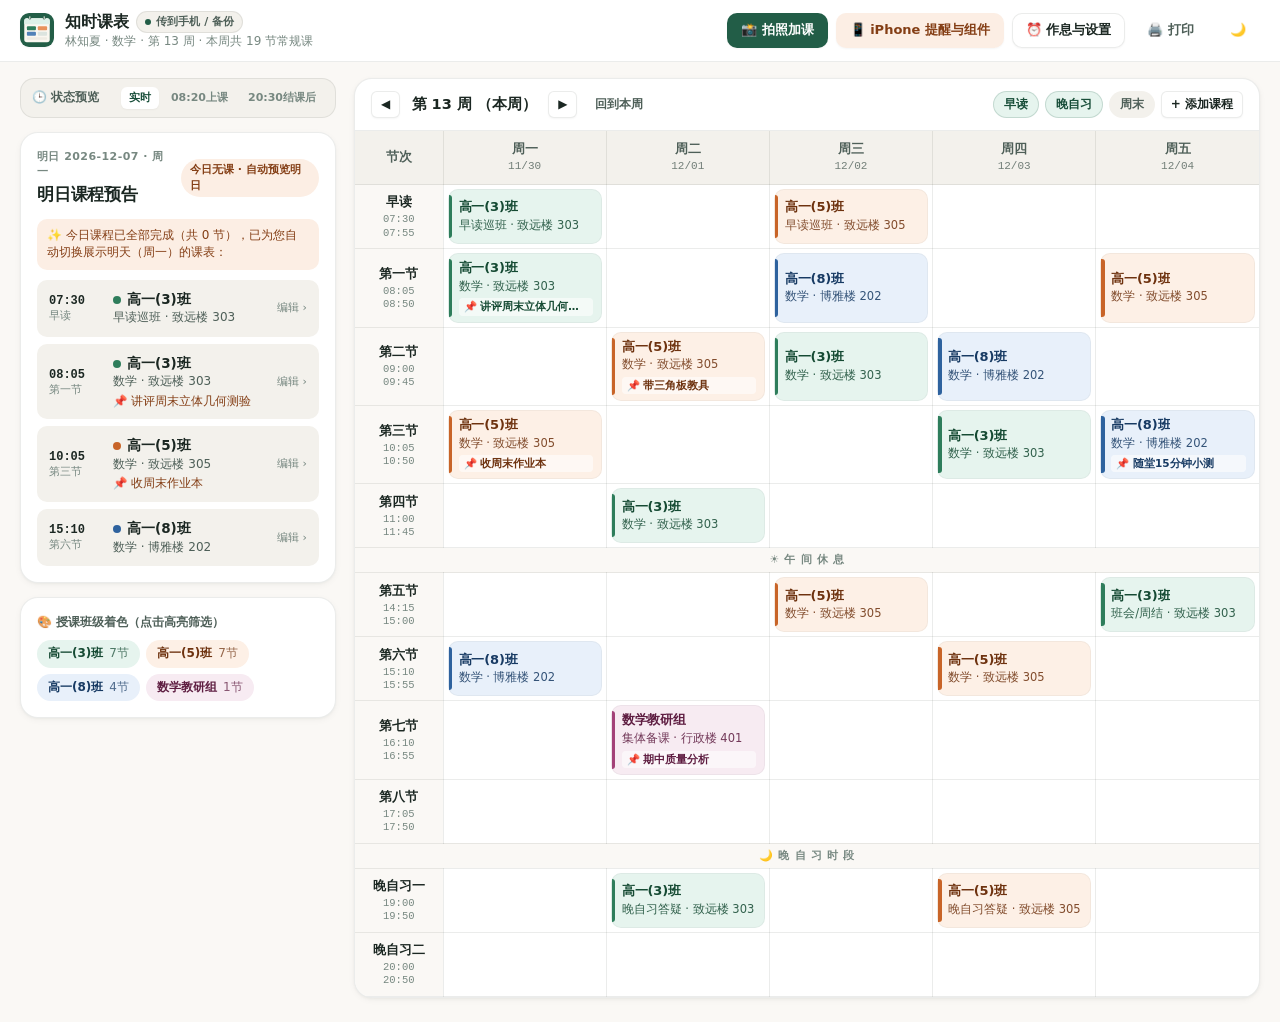
==== commit 2f4ef0a1: "feat: add serverless GitHub Pages standalone mode and workflow" ====
--- a/web/index.html
+++ b/web/index.html
@@ -11,18 +11,18 @@
   <meta name="apple-mobile-web-app-capable" content="yes" />
   <meta name="apple-mobile-web-app-status-bar-style" content="default" />
   <meta name="apple-mobile-web-app-title" content="知时课表" />
-  <link rel="apple-touch-icon" href="/icons/apple-touch-icon.png" />
-  <link rel="icon" type="image/svg+xml" href="/icons/icon.svg" />
-  <link rel="manifest" href="/manifest.webmanifest" />
-
-  <link rel="stylesheet" href="/styles/index.css" />
+  <link rel="apple-touch-icon" href="./icons/apple-touch-icon.png" />
+  <link rel="icon" type="image/svg+xml" href="./icons/icon.svg" />
+  <link rel="manifest" href="./manifest.webmanifest" />
+
+  <link rel="stylesheet" href="./styles/index.css" />
 </head>
 <body data-mobile-tab="today">
   <!-- Top Navigation Header -->
   <header class="topbar">
     <div class="topbar-inner">
       <div class="brand-group">
-        <img src="/icons/icon.svg" alt="知时课表图标" class="brand-logo" />
+        <img src="./icons/icon.svg" alt="知时课表图标" class="brand-logo" />
         <div class="brand-titles">
           <h1>
             <span>知时课表</span>
@@ -356,7 +356,7 @@
 
         <div class="ocr-split">
           <div class="ocr-photo-box" id="ocr-photo-preview-wrap">
-            <img id="ocr-photo-img" src="/sample-timetable.png" alt="课表原图对照" />
+            <img id="ocr-photo-img" src="./sample-timetable.png" alt="课表原图对照" />
           </div>
           <div style="overflow-x:auto;">
             <table class="proof-grid-table" id="ocr-proof-table"></table>
@@ -387,19 +387,22 @@
         <button type="button" class="btn btn-ghost btn-sm" data-close-modal="modal-ios">✕</button>
       </div>
 
-      <!-- Step 1: 6-digit Sync Code -->
+      <!-- Step 1: Cross-Device Sync (Serverless Link + Optional 6-Digit Server Sync) -->
       <div class="sync-code-box" style="margin-bottom:16px; flex-wrap:wrap;">
         <div>
-          <div style="font-size:12px; font-weight:700; color:var(--ink-secondary);">第一步：6 位多端同步码（免注册 · 电脑排课手机秒同步，同时用于小组件与日历动态订阅）</div>
-          <div style="display:flex; align-items:center; gap:12px; margin-top:4px;">
-            <span class="sync-digits" id="ios-sync-code-display">未开启</span>
-            <span id="ios-sync-status-hint" style="font-size:12px; color:var(--ink-muted);">生成后修改课表将自动云端同步</span>
+          <div style="font-size:12px; font-weight:700; color:var(--ink-secondary);">多端传课表（电脑排好课 → 发到微信在 iPhone Safari 点开即自动同步整张课表）</div>
+          <div style="display:flex; align-items:center; gap:12px; margin-top:4px; flex-wrap:wrap;">
+            <span class="sync-digits" id="ios-sync-code-display">本地就绪</span>
+            <span id="ios-sync-status-hint" style="font-size:12px; color:var(--ink-muted);">支持免服务器加密链接秒传，或后端 6 位码实时同步</span>
           </div>
         </div>
         <div style="display:flex; gap:8px; flex-wrap:wrap; align-items:center;">
-          <button type="button" class="btn btn-primary btn-sm" id="btn-create-sync-code">✨ 一键生成同步码</button>
-          <input class="input" type="text" id="inp-join-sync-code" placeholder="输入已有6位码" maxlength="12" style="width:128px; padding:5px 9px; font-size:12.5px;" />
-          <button type="button" class="btn btn-sm" id="btn-pull-sync-code">拉取同步</button>
+          <button type="button" class="btn btn-amber btn-sm" id="btn-copy-share-link">🔗 复制跨端秒传链接（推荐）</button>
+          <span id="server-sync-controls" style="display:inline-flex; gap:6px; align-items:center; flex-wrap:wrap;">
+            <button type="button" class="btn btn-primary btn-sm" id="btn-create-sync-code">✨ 6位云同步码</button>
+            <input class="input" type="text" id="inp-join-sync-code" placeholder="输入6位码" maxlength="12" style="width:104px; padding:5px 9px; font-size:12.5px;" />
+            <button type="button" class="btn btn-sm" id="btn-pull-sync-code">拉取</button>
+          </span>
         </div>
       </div>
 
@@ -541,6 +544,6 @@
   <!-- Toast Container -->
   <div class="toast-stack" id="toast-stack" aria-live="polite"></div>
 
-  <script type="module" src="/js/app.js"></script>
+  <script type="module" src="./js/app.js"></script>
 </body>
 </html>
--- a/web/styles/index.css
+++ b/web/styles/index.css
@@ -0,0 +1,1456 @@
+/* ==========================================================================
+   知时课表 · Teacher Timetable PWA — Core Design System (Vanilla CSS)
+   Aesthetic: Warm Campus Editorial · Crisp, Calm, Glanceable
+   ========================================================================== */
+
+:root {
+  /* Surfaces */
+  --bg-canvas: hsl(40, 33%, 97%);
+  --bg-surface: hsl(0, 0%, 100%);
+  --bg-subtle: hsl(40, 22%, 94%);
+  --bg-muted: hsl(40, 18%, 91%);
+  --bg-elevated: hsla(0, 0%, 100%, 0.92);
+
+  /* Typography Ink */
+  --ink-primary: hsl(156, 18%, 13%);
+  --ink-secondary: hsl(156, 10%, 34%);
+  --ink-muted: hsl(156, 7%, 50%);
+  --ink-faint: hsl(156, 6%, 66%);
+
+  /* Brand & Functional Accents */
+  --brand: hsl(157, 46%, 25%);
+  --brand-hover: hsl(157, 48%, 20%);
+  --brand-soft: hsl(154, 38%, 93%);
+  --brand-ink: hsl(157, 52%, 20%);
+
+  --amber: hsl(23, 67%, 46%);
+  --amber-soft: hsl(26, 78%, 94%);
+  --amber-ink: hsl(22, 72%, 30%);
+
+  --danger: hsl(4, 62%, 48%);
+  --danger-soft: hsl(4, 76%, 95%);
+
+  /* Hairlines & Elevation */
+  --border-hairline: hsla(156, 16%, 16%, 0.09);
+  --border-strong: hsla(156, 16%, 16%, 0.17);
+  --shadow-xs: 0 1px 2px hsla(156, 20%, 12%, 0.04);
+  --shadow-sm: 0 2px 8px -2px hsla(156, 20%, 12%, 0.07), 0 1px 3px hsla(156, 20%, 12%, 0.04);
+  --shadow-md: 0 10px 28px -6px hsla(156, 22%, 12%, 0.10), 0 2px 6px hsla(156, 20%, 12%, 0.05);
+  --shadow-modal: 0 24px 60px -12px hsla(156, 25%, 10%, 0.24);
+
+  /* Radii */
+  --radius-xs: 6px;
+  --radius-sm: 10px;
+  --radius-md: 14px;
+  --radius-lg: 18px;
+  --radius-xl: 24px;
+
+  /* 8 Harmonious Teaching-Class Color Palettes (Light) */
+  --cls-0-bg: #E6F4EE; --cls-0-ink: #154A33; --cls-0-bar: #2E7D5B;
+  --cls-1-bg: #FDF0E6; --cls-1-ink: #6E320F; --cls-1-bar: #C86428;
+  --cls-2-bg: #E8F0FA; --cls-2-ink: #173A63; --cls-2-bar: #2E629E;
+  --cls-3-bg: #F7EBF2; --cls-3-ink: #5E1D41; --cls-3-bar: #A34178;
+  --cls-4-bg: #EEF3E4; --cls-4-ink: #324711; --cls-4-bar: #5C7A29;
+  --cls-5-bg: #F5EFE4; --cls-5-ink: #4F3914; --cls-5-bar: #8C6830;
+  --cls-6-bg: #E5F3F5; --cls-6-ink: #11464F; --cls-6-bar: #237887;
+  --cls-7-bg: #FCECEB; --cls-7-ink: #661D1A; --cls-7-bar: #B8433E;
+
+  --font-sans: -apple-system, BlinkMacSystemFont, "PingFang SC", "Hiragino Sans GB", "Noto Sans CJK SC", "Microsoft YaHei", system-ui, sans-serif;
+  --font-mono: ui-monospace, SFMono-Regular, "SF Mono", Menlo, Consolas, monospace;
+
+  --safe-top: env(safe-area-inset-top, 0px);
+  --safe-bottom: env(safe-area-inset-bottom, 0px);
+}
+
+[data-theme="dark"] {
+  --bg-canvas: hsl(210, 14%, 10%);
+  --bg-surface: hsl(210, 13%, 14%);
+  --bg-subtle: hsl(210, 12%, 18%);
+  --bg-muted: hsl(210, 11%, 22%);
+  --bg-elevated: hsla(210, 13%, 15%, 0.92);
+
+  --ink-primary: hsl(150, 14%, 93%);
+  --ink-secondary: hsl(150, 8%, 72%);
+  --ink-muted: hsl(150, 6%, 54%);
+  --ink-faint: hsl(150, 5%, 38%);
+
+  --brand: hsl(155, 44%, 56%);
+  --brand-hover: hsl(155, 48%, 63%);
+  --brand-soft: hsla(155, 42%, 40%, 0.20);
+  --brand-ink: hsl(155, 55%, 76%);
+
+  --amber: hsl(27, 82%, 64%);
+  --amber-soft: hsla(27, 70%, 42%, 0.22);
+  --amber-ink: hsl(28, 86%, 78%);
+
+  --danger: hsl(4, 72%, 64%);
+  --danger-soft: hsla(4, 65%, 45%, 0.22);
+
+  --border-hairline: hsla(150, 15%, 88%, 0.09);
+  --border-strong: hsla(150, 15%, 88%, 0.18);
+  --shadow-xs: 0 1px 2px hsla(0, 0%, 0%, 0.25);
+  --shadow-sm: 0 2px 8px hsla(0, 0%, 0%, 0.32);
+  --shadow-md: 0 12px 28px hsla(0, 0%, 0%, 0.45);
+  --shadow-modal: 0 24px 64px hsla(0, 0%, 0%, 0.65);
+
+  --cls-0-bg: #18362B; --cls-0-ink: #95E4BE; --cls-0-bar: #44A67B;
+  --cls-1-bg: #3A2517; --cls-1-ink: #F7BE97; --cls-1-bar: #DF7B3F;
+  --cls-2-bg: #192C40; --cls-2-ink: #9DC6F7; --cls-2-bar: #4B86C8;
+  --cls-3-bg: #381D2E; --cls-3-ink: #F2AAD1; --cls-3-bar: #C45A95;
+  --cls-4-bg: #27321A; --cls-4-ink: #C3E38C; --cls-4-bar: #7DA13D;
+  --cls-5-bg: #352B1D; --cls-5-ink: #E8CB9A; --cls-5-bar: #B08644;
+  --cls-6-bg: #163136; --cls-6-ink: #90DCE8; --cls-6-bar: #3799A8;
+  --cls-7-bg: #3B1C1A; --cls-7-ink: #F7A8A4; --cls-7-bar: #D65B56;
+}
+
+*, *::before, *::after {
+  box-sizing: border-box;
+}
+
+html, body {
+  margin: 0;
+  padding: 0;
+  background: var(--bg-canvas);
+  color: var(--ink-primary);
+  font-family: var(--font-sans);
+  font-size: 14px;
+  line-height: 1.45;
+  -webkit-font-smoothing: antialiased;
+  -webkit-tap-highlight-color: transparent;
+}
+
+button, input, select, textarea {
+  font: inherit;
+  color: inherit;
+}
+
+button {
+  cursor: pointer;
+}
+
+/* ==========================================================================
+   Top Navigation Bar
+   ========================================================================== */
+.topbar {
+  position: sticky;
+  top: 0;
+  z-index: 40;
+  padding-top: var(--safe-top);
+  background: var(--bg-elevated);
+  backdrop-filter: blur(14px);
+  -webkit-backdrop-filter: blur(14px);
+  border-bottom: 1px solid var(--border-hairline);
+}
+
+.topbar-inner {
+  max-width: 1480px;
+  margin: 0 auto;
+  padding: 10px 20px;
+  display: flex;
+  align-items: center;
+  justify-content: space-between;
+  gap: 12px;
+}
+
+.brand-group {
+  display: flex;
+  align-items: center;
+  gap: 11px;
+  min-width: 0;
+}
+
+.brand-logo {
+  width: 34px;
+  height: 34px;
+  border-radius: 9px;
+  flex-shrink: 0;
+  box-shadow: var(--shadow-xs);
+}
+
+.brand-titles h1 {
+  margin: 0;
+  font-size: 16px;
+  font-weight: 700;
+  letter-spacing: -0.01em;
+  display: flex;
+  align-items: center;
+  gap: 8px;
+  white-space: nowrap;
+}
+
+.brand-subtitle {
+  font-size: 12px;
+  color: var(--ink-muted);
+  display: flex;
+  align-items: center;
+  gap: 8px;
+}
+
+.sync-pill {
+  display: inline-flex;
+  align-items: center;
+  gap: 5px;
+  padding: 2px 8px;
+  border-radius: 99px;
+  font-size: 11px;
+  font-weight: 600;
+  background: var(--bg-subtle);
+  color: var(--ink-secondary);
+  border: 1px solid var(--border-hairline);
+  cursor: pointer;
+  transition: background 0.15s ease, border-color 0.15s ease;
+}
+
+.sync-pill:hover {
+  background: var(--brand-soft);
+  color: var(--brand-ink);
+}
+
+.sync-dot {
+  width: 6px;
+  height: 6px;
+  border-radius: 50%;
+  background: var(--brand);
+}
+
+.topbar-actions {
+  display: flex;
+  align-items: center;
+  gap: 8px;
+  flex-wrap: wrap;
+}
+
+/* ==========================================================================
+   Buttons & Segmented Controls
+   ========================================================================== */
+.btn {
+  display: inline-flex;
+  align-items: center;
+  justify-content: center;
+  gap: 6px;
+  padding: 7px 13px;
+  border-radius: var(--radius-sm);
+  font-size: 13px;
+  font-weight: 600;
+  border: 1px solid var(--border-hairline);
+  background: var(--bg-surface);
+  color: var(--ink-primary);
+  box-shadow: var(--shadow-xs);
+  transition: transform 0.12s ease, background 0.15s ease, border-color 0.15s ease, box-shadow 0.15s ease;
+  white-space: nowrap;
+}
+
+.btn:hover {
+  background: var(--bg-subtle);
+  border-color: var(--border-strong);
+}
+
+.btn:active {
+  transform: scale(0.98);
+}
+
+.btn-primary {
+  background: var(--brand);
+  color: #FFFFFF;
+  border-color: transparent;
+}
+
+[data-theme="dark"] .btn-primary {
+  color: #0E1D16;
+}
+
+.btn-primary:hover {
+  background: var(--brand-hover);
+  border-color: transparent;
+}
+
+.btn-amber {
+  background: var(--amber-soft);
+  color: var(--amber-ink);
+  border-color: transparent;
+}
+
+.btn-amber:hover {
+  filter: brightness(0.97);
+}
+
+.btn-ghost {
+  background: transparent;
+  box-shadow: none;
+  border-color: transparent;
+  color: var(--ink-secondary);
+}
+
+.btn-ghost:hover {
+  background: var(--bg-subtle);
+  color: var(--ink-primary);
+  border-color: transparent;
+}
+
+.btn-sm {
+  padding: 4px 9px;
+  font-size: 12px;
+  border-radius: var(--radius-xs);
+}
+
+.btn-danger {
+  background: var(--danger-soft);
+  color: var(--danger);
+  border-color: transparent;
+}
+
+.icon-svg {
+  width: 15px;
+  height: 15px;
+  flex-shrink: 0;
+}
+
+/* ==========================================================================
+   Main Workspace Layout (Desktop 2-Column Glanceable, Mobile Adaptive)
+   ========================================================================== */
+.workspace {
+  max-width: 1480px;
+  margin: 0 auto;
+  padding: 16px 20px calc(24px + var(--safe-bottom));
+  display: grid;
+  grid-template-columns: 316px minmax(0, 1fr);
+  gap: 18px;
+  align-items: start;
+}
+
+/* ==========================================================================
+   Left Focus Rail (Now / Next ⇄ Tomorrow Auto-Switch + Class Spotlight)
+   ========================================================================== */
+.focus-rail {
+  display: flex;
+  flex-direction: column;
+  gap: 14px;
+  position: sticky;
+  top: 70px;
+}
+
+.card {
+  background: var(--bg-surface);
+  border: 1px solid var(--border-hairline);
+  border-radius: var(--radius-lg);
+  box-shadow: var(--shadow-sm);
+  padding: 16px;
+}
+
+/* Time Simulator Bar (for testing Today vs After-School Tomorrow mode) */
+.sim-bar {
+  display: flex;
+  align-items: center;
+  justify-content: space-between;
+  gap: 6px;
+  padding: 8px 11px;
+  background: var(--bg-subtle);
+  border-radius: var(--radius-md);
+  border: 1px solid var(--border-hairline);
+  font-size: 12px;
+}
+
+.sim-bar-label {
+  color: var(--ink-secondary);
+  font-weight: 600;
+  display: flex;
+  align-items: center;
+  gap: 5px;
+}
+
+.sim-pills {
+  display: flex;
+  gap: 4px;
+}
+
+.sim-pill {
+  padding: 3px 8px;
+  border-radius: var(--radius-xs);
+  border: none;
+  background: transparent;
+  color: var(--ink-muted);
+  font-size: 11px;
+  font-weight: 600;
+  transition: all 0.14s ease;
+}
+
+.sim-pill.active {
+  background: var(--bg-surface);
+  color: var(--brand-ink);
+  box-shadow: var(--shadow-xs);
+}
+
+/* Hero Focus Card */
+.focus-header {
+  display: flex;
+  align-items: center;
+  justify-content: space-between;
+  gap: 8px;
+  margin-bottom: 12px;
+}
+
+.focus-title-group {
+  display: flex;
+  flex-direction: column;
+  gap: 2px;
+}
+
+.focus-eyebrow {
+  font-size: 11px;
+  font-weight: 700;
+  letter-spacing: 0.04em;
+  text-transform: uppercase;
+  color: var(--ink-muted);
+}
+
+.focus-heading {
+  margin: 0;
+  font-size: 17px;
+  font-weight: 700;
+  letter-spacing: -0.01em;
+}
+
+.status-tag {
+  display: inline-flex;
+  align-items: center;
+  gap: 5px;
+  padding: 3px 9px;
+  border-radius: 99px;
+  font-size: 11px;
+  font-weight: 600;
+}
+
+.status-tag.today {
+  background: var(--brand-soft);
+  color: var(--brand-ink);
+}
+
+.status-tag.tomorrow {
+  background: var(--amber-soft);
+  color: var(--amber-ink);
+}
+
+/* Spotlight Active/Next Lesson Box */
+.hero-next-box {
+  padding: 13px 14px;
+  border-radius: var(--radius-md);
+  margin-bottom: 12px;
+  position: relative;
+  overflow: hidden;
+  border: 1px solid var(--border-hairline);
+}
+
+.hero-next-meta {
+  display: flex;
+  align-items: center;
+  justify-content: space-between;
+  font-size: 12px;
+  font-weight: 600;
+  margin-bottom: 5px;
+}
+
+.hero-next-class {
+  font-size: 20px;
+  font-weight: 800;
+  letter-spacing: -0.02em;
+  margin-bottom: 3px;
+}
+
+.hero-next-sub {
+  font-size: 13px;
+  opacity: 0.88;
+  display: flex;
+  align-items: center;
+  gap: 8px;
+  flex-wrap: wrap;
+}
+
+.hero-memo {
+  margin-top: 8px;
+  padding: 5px 9px;
+  border-radius: var(--radius-xs);
+  background: hsla(0, 0%, 100%, 0.62);
+  font-size: 12px;
+  font-weight: 600;
+  display: flex;
+  align-items: center;
+  gap: 5px;
+}
+
+[data-theme="dark"] .hero-memo {
+  background: hsla(0, 0%, 0%, 0.28);
+}
+
+.progress-track {
+  margin-top: 10px;
+  height: 5px;
+  border-radius: 99px;
+  background: hsla(0, 0%, 0%, 0.09);
+  overflow: hidden;
+}
+
+[data-theme="dark"] .progress-track {
+  background: hsla(0, 0%, 100%, 0.12);
+}
+
+.progress-fill {
+  height: 100%;
+  border-radius: 99px;
+  transition: width 0.3s ease;
+}
+
+/* Timeline list inside Focus Card & Mobile Today Tab */
+.day-timeline {
+  display: flex;
+  flex-direction: column;
+  gap: 7px;
+}
+
+.timeline-item {
+  display: grid;
+  grid-template-columns: 54px minmax(0, 1fr) auto;
+  align-items: center;
+  gap: 10px;
+  padding: 9px 11px;
+  border-radius: var(--radius-sm);
+  background: var(--bg-subtle);
+  border: 1px solid transparent;
+  cursor: pointer;
+  transition: transform 0.12s ease, border-color 0.15s ease, opacity 0.15s ease;
+}
+
+.timeline-item:hover {
+  border-color: var(--border-strong);
+}
+
+.timeline-item.done {
+  opacity: 0.52;
+}
+
+.timeline-item.active {
+  background: var(--bg-surface);
+  border-color: var(--brand);
+  box-shadow: var(--shadow-xs);
+}
+
+.tl-time {
+  display: flex;
+  flex-direction: column;
+  font-family: var(--font-mono);
+  font-size: 12px;
+  font-weight: 700;
+  line-height: 1.25;
+}
+
+.tl-period {
+  font-family: var(--font-sans);
+  font-size: 10.5px;
+  font-weight: 500;
+  color: var(--ink-muted);
+}
+
+.tl-body {
+  min-width: 0;
+}
+
+.tl-class-row {
+  display: flex;
+  align-items: center;
+  gap: 6px;
+  font-weight: 700;
+  font-size: 13.5px;
+}
+
+.tl-swatch {
+  width: 8px;
+  height: 8px;
+  border-radius: 50%;
+  flex-shrink: 0;
+}
+
+.tl-sub {
+  font-size: 12px;
+  color: var(--ink-secondary);
+  white-space: nowrap;
+  overflow: hidden;
+  text-overflow: ellipsis;
+}
+
+.tl-memo {
+  font-size: 11.5px;
+  color: var(--amber-ink);
+  margin-top: 2px;
+  white-space: nowrap;
+  overflow: hidden;
+  text-overflow: ellipsis;
+}
+
+.empty-day-state {
+  text-align: center;
+  padding: 20px 12px;
+  color: var(--ink-secondary);
+  background: var(--bg-subtle);
+  border-radius: var(--radius-md);
+}
+
+.empty-day-state strong {
+  display: block;
+  font-size: 14px;
+  color: var(--ink-primary);
+  margin-bottom: 4px;
+}
+
+/* Mobile Day Strip (shown in Today view on mobile) */
+.mobile-day-strip {
+  display: none;
+  grid-template-columns: repeat(7, 1fr);
+  gap: 5px;
+  margin-bottom: 12px;
+}
+
+.day-chip {
+  display: flex;
+  flex-direction: column;
+  align-items: center;
+  padding: 7px 2px;
+  border-radius: var(--radius-sm);
+  border: 1px solid var(--border-hairline);
+  background: var(--bg-surface);
+  font-size: 12px;
+  gap: 2px;
+}
+
+.day-chip .d-num {
+  font-family: var(--font-mono);
+  font-size: 11px;
+  color: var(--ink-muted);
+}
+
+.day-chip.selected {
+  background: var(--brand);
+  color: #FFFFFF;
+  border-color: transparent;
+}
+
+[data-theme="dark"] .day-chip.selected {
+  color: #0E1D16;
+}
+
+.day-chip.selected .d-num {
+  color: inherit;
+  opacity: 0.85;
+}
+
+/* Class Filter Chips Card */
+.class-chips-title {
+  font-size: 12px;
+  font-weight: 700;
+  color: var(--ink-secondary);
+  margin: 0 0 9px;
+  display: flex;
+  align-items: center;
+  justify-content: space-between;
+}
+
+.class-chips-wrap {
+  display: flex;
+  flex-wrap: wrap;
+  gap: 6px;
+}
+
+.class-filter-chip {
+  display: inline-flex;
+  align-items: center;
+  gap: 6px;
+  padding: 4px 10px;
+  border-radius: 99px;
+  font-size: 12px;
+  font-weight: 600;
+  border: 1px solid transparent;
+  transition: transform 0.12s ease, opacity 0.15s ease, box-shadow 0.15s ease;
+}
+
+.class-filter-chip.dimmed {
+  opacity: 0.38;
+}
+
+.class-filter-chip.selected {
+  box-shadow: 0 0 0 2px var(--ink-primary);
+}
+
+/* ==========================================================================
+   Main Timetable Stage (Glanceable Full-Week Grid)
+   ========================================================================== */
+.grid-stage {
+  background: var(--bg-surface);
+  border: 1px solid var(--border-hairline);
+  border-radius: var(--radius-lg);
+  box-shadow: var(--shadow-sm);
+  overflow: hidden;
+}
+
+.grid-toolbar {
+  padding: 12px 16px;
+  border-bottom: 1px solid var(--border-hairline);
+  display: flex;
+  align-items: center;
+  justify-content: space-between;
+  gap: 12px;
+  flex-wrap: wrap;
+}
+
+.week-nav {
+  display: flex;
+  align-items: center;
+  gap: 8px;
+}
+
+.week-label {
+  font-size: 14.5px;
+  font-weight: 700;
+  min-width: 132px;
+  text-align: center;
+}
+
+.grid-toggles {
+  display: flex;
+  align-items: center;
+  gap: 6px;
+  flex-wrap: wrap;
+}
+
+.toggle-chip {
+  padding: 4px 10px;
+  border-radius: 99px;
+  font-size: 12px;
+  font-weight: 600;
+  background: var(--bg-subtle);
+  color: var(--ink-secondary);
+  border: 1px solid transparent;
+}
+
+.toggle-chip.on {
+  background: var(--brand-soft);
+  color: var(--brand-ink);
+  border-color: hsla(157, 46%, 25%, 0.18);
+}
+
+/* Timetable Matrix Table */
+.timetable-scroll {
+  width: 100%;
+  overflow-x: auto;
+}
+
+.timetable-table {
+  width: 100%;
+  border-collapse: collapse;
+  table-layout: fixed;
+}
+
+.timetable-table th,
+.timetable-table td {
+  border-bottom: 1px solid var(--border-hairline);
+  border-right: 1px solid var(--border-hairline);
+}
+
+.timetable-table th:last-child,
+.timetable-table td:last-child {
+  border-right: none;
+}
+
+.timetable-table thead th {
+  background: var(--bg-subtle);
+  padding: 9px 6px;
+  font-size: 12.5px;
+  font-weight: 700;
+  color: var(--ink-secondary);
+  text-align: center;
+}
+
+.timetable-table thead th.col-period {
+  width: 88px;
+}
+
+.timetable-table thead th.is-today {
+  background: var(--brand-soft);
+  color: var(--brand-ink);
+}
+
+.th-date {
+  display: block;
+  font-family: var(--font-mono);
+  font-size: 11px;
+  font-weight: 500;
+  opacity: 0.78;
+  margin-top: 1px;
+}
+
+/* Section Divider Rows (Lunch / Evening) */
+.section-divider-row td {
+  background: var(--bg-canvas);
+  padding: 4px 12px;
+  font-size: 11px;
+  font-weight: 700;
+  letter-spacing: 0.06em;
+  color: var(--ink-muted);
+  text-align: center;
+}
+
+/* Period Left Header Cell */
+.period-cell {
+  padding: 6px 6px;
+  text-align: center;
+  background: var(--bg-canvas);
+  vertical-align: middle;
+}
+
+.period-num {
+  font-weight: 700;
+  font-size: 12.5px;
+  color: var(--ink-primary);
+}
+
+.period-time {
+  font-family: var(--font-mono);
+  font-size: 10.5px;
+  color: var(--ink-muted);
+  line-height: 1.25;
+  margin-top: 2px;
+}
+
+/* Lesson Slot Cell */
+.slot-td {
+  height: 64px;
+  padding: 4px;
+  vertical-align: stretch;
+  position: relative;
+  transition: background 0.12s ease;
+}
+
+.slot-td.is-today-col {
+  background: hsla(154, 38%, 50%, 0.03);
+}
+
+.slot-td.drag-over {
+  background: var(--brand-soft) !important;
+  outline: 2px dashed var(--brand);
+  outline-offset: -3px;
+}
+
+.empty-slot-btn {
+  width: 100%;
+  height: 100%;
+  min-height: 54px;
+  border: 1px dashed transparent;
+  border-radius: var(--radius-sm);
+  background: transparent;
+  color: var(--ink-faint);
+  display: flex;
+  align-items: center;
+  justify-content: center;
+  font-size: 16px;
+  opacity: 0;
+  transition: opacity 0.14s ease, border-color 0.14s ease, background 0.14s ease;
+}
+
+.slot-td:hover .empty-slot-btn {
+  opacity: 1;
+  border-color: var(--border-strong);
+  background: var(--bg-subtle);
+}
+
+/* Lesson Card inside Grid */
+.lesson-card {
+  width: 100%;
+  height: 100%;
+  min-height: 54px;
+  padding: 6px 8px 6px 10px;
+  border-radius: var(--radius-sm);
+  position: relative;
+  display: flex;
+  flex-direction: column;
+  justify-content: center;
+  gap: 2px;
+  cursor: pointer;
+  user-select: none;
+  transition: transform 0.12s ease, box-shadow 0.14s ease, opacity 0.15s ease;
+  border: 1px solid hsla(0, 0%, 0%, 0.04);
+}
+
+.lesson-card::before {
+  content: "";
+  position: absolute;
+  left: 0;
+  top: 5px;
+  bottom: 5px;
+  width: 3.5px;
+  border-radius: 0 3px 3px 0;
+  background: var(--card-bar, var(--brand));
+}
+
+.lesson-card:hover {
+  transform: translateY(-1px);
+  box-shadow: var(--shadow-sm);
+}
+
+.lesson-card.spotlight-dim {
+  opacity: 0.22;
+}
+
+.lesson-card.is-canceled {
+  opacity: 0.48;
+  background: var(--bg-subtle) !important;
+  color: var(--ink-muted) !important;
+  border: 1px dashed var(--border-strong);
+}
+
+.lesson-card.is-canceled .lc-class {
+  text-decoration: line-through;
+}
+
+.lc-top {
+  display: flex;
+  align-items: center;
+  justify-content: space-between;
+  gap: 4px;
+}
+
+.lc-class {
+  font-weight: 800;
+  font-size: 13px;
+  line-height: 1.2;
+  letter-spacing: -0.01em;
+  overflow: hidden;
+  text-overflow: ellipsis;
+  white-space: nowrap;
+}
+
+.lc-badge {
+  font-size: 10px;
+  font-weight: 700;
+  padding: 1px 5px;
+  border-radius: 4px;
+  background: hsla(0, 0%, 100%, 0.72);
+  flex-shrink: 0;
+}
+
+[data-theme="dark"] .lc-badge {
+  background: hsla(0, 0%, 0%, 0.38);
+}
+
+.lc-meta {
+  font-size: 11.5px;
+  opacity: 0.86;
+  overflow: hidden;
+  text-overflow: ellipsis;
+  white-space: nowrap;
+}
+
+.lc-memo {
+  font-size: 10.5px;
+  font-weight: 600;
+  margin-top: 2px;
+  padding: 1px 5px;
+  border-radius: 4px;
+  background: hsla(0, 0%, 100%, 0.58);
+  overflow: hidden;
+  text-overflow: ellipsis;
+  white-space: nowrap;
+}
+
+[data-theme="dark"] .lc-memo {
+  background: hsla(0, 0%, 0%, 0.30);
+}
+
+/* Palette Helper Classes */
+.pal-0 { background: var(--cls-0-bg); color: var(--cls-0-ink); --card-bar: var(--cls-0-bar); }
+.pal-1 { background: var(--cls-1-bg); color: var(--cls-1-ink); --card-bar: var(--cls-1-bar); }
+.pal-2 { background: var(--cls-2-bg); color: var(--cls-2-ink); --card-bar: var(--cls-2-bar); }
+.pal-3 { background: var(--cls-3-bg); color: var(--cls-3-ink); --card-bar: var(--cls-3-bar); }
+.pal-4 { background: var(--cls-4-bg); color: var(--cls-4-ink); --card-bar: var(--cls-4-bar); }
+.pal-5 { background: var(--cls-5-bg); color: var(--cls-5-ink); --card-bar: var(--cls-5-bar); }
+.pal-6 { background: var(--cls-6-bg); color: var(--cls-6-ink); --card-bar: var(--cls-6-bar); }
+.pal-7 { background: var(--cls-7-bg); color: var(--cls-7-ink); --card-bar: var(--cls-7-bar); }
+
+/* ==========================================================================
+   Modals & Drawers
+   ========================================================================== */
+.modal-backdrop {
+  position: fixed;
+  inset: 0;
+  z-index: 90;
+  background: hsla(160, 18%, 8%, 0.46);
+  backdrop-filter: blur(4px);
+  -webkit-backdrop-filter: blur(4px);
+  display: flex;
+  align-items: center;
+  justify-content: center;
+  padding: 16px;
+  opacity: 0;
+  pointer-events: none;
+  transition: opacity 0.18s ease;
+}
+
+.modal-backdrop.open {
+  opacity: 1;
+  pointer-events: auto;
+}
+
+.modal-panel {
+  width: 100%;
+  max-width: 540px;
+  max-height: 90vh;
+  overflow-y: auto;
+  background: var(--bg-surface);
+  border: 1px solid var(--border-hairline);
+  border-radius: var(--radius-xl);
+  box-shadow: var(--shadow-modal);
+  padding: 20px 22px;
+  transform: translateY(8px);
+  transition: transform 0.18s ease;
+}
+
+.modal-backdrop.open .modal-panel {
+  transform: translateY(0);
+}
+
+.modal-panel.modal-wide {
+  max-width: 960px;
+}
+
+.modal-head {
+  display: flex;
+  align-items: flex-start;
+  justify-content: space-between;
+  gap: 12px;
+  margin-bottom: 16px;
+}
+
+.modal-head h2 {
+  margin: 0;
+  font-size: 18px;
+  font-weight: 800;
+  letter-spacing: -0.01em;
+}
+
+.modal-head p {
+  margin: 3px 0 0;
+  font-size: 12.5px;
+  color: var(--ink-muted);
+}
+
+/* Forms */
+.form-grid {
+  display: grid;
+  grid-template-columns: 1fr 1fr;
+  gap: 12px;
+}
+
+.form-field {
+  display: flex;
+  flex-direction: column;
+  gap: 5px;
+}
+
+.form-field.full {
+  grid-column: 1 / -1;
+}
+
+.form-field label {
+  font-size: 12px;
+  font-weight: 700;
+  color: var(--ink-secondary);
+}
+
+.input, .select, .textarea {
+  width: 100%;
+  padding: 8px 11px;
+  border-radius: var(--radius-sm);
+  border: 1px solid var(--border-strong);
+  background: var(--bg-canvas);
+  color: var(--ink-primary);
+  font-size: 13.5px;
+  transition: border-color 0.14s ease, box-shadow 0.14s ease;
+}
+
+.input:focus, .select:focus, .textarea:focus {
+  outline: none;
+  border-color: var(--brand);
+  box-shadow: 0 0 0 3px var(--brand-soft);
+}
+
+.quick-tags {
+  display: flex;
+  flex-wrap: wrap;
+  gap: 5px;
+  margin-top: 3px;
+}
+
+.quick-tag {
+  font-size: 11.5px;
+  padding: 2px 8px;
+  border-radius: 99px;
+  background: var(--bg-subtle);
+  border: 1px solid var(--border-hairline);
+  color: var(--ink-secondary);
+}
+
+.quick-tag:hover {
+  background: var(--brand-soft);
+  color: var(--brand-ink);
+}
+
+.mode-tabs {
+  display: flex;
+  gap: 6px;
+  padding: 4px;
+  background: var(--bg-subtle);
+  border-radius: var(--radius-md);
+  margin-bottom: 14px;
+}
+
+.mode-tab {
+  flex: 1;
+  padding: 7px 10px;
+  border-radius: var(--radius-sm);
+  border: none;
+  background: transparent;
+  font-size: 12.5px;
+  font-weight: 700;
+  color: var(--ink-secondary);
+}
+
+.mode-tab.active {
+  background: var(--bg-surface);
+  color: var(--ink-primary);
+  box-shadow: var(--shadow-xs);
+}
+
+.modal-foot {
+  margin-top: 18px;
+  padding-top: 14px;
+  border-top: 1px solid var(--border-hairline);
+  display: flex;
+  align-items: center;
+  justify-content: space-between;
+  gap: 10px;
+}
+
+/* ==========================================================================
+   Photo OCR Upload & Split-Screen Proofreader
+   ========================================================================== */
+.ocr-dropzone {
+  border: 2px dashed var(--border-strong);
+  border-radius: var(--radius-lg);
+  padding: 26px 18px;
+  text-align: center;
+  background: var(--bg-canvas);
+  transition: border-color 0.15s ease, background 0.15s ease;
+  cursor: pointer;
+}
+
+.ocr-dropzone:hover, .ocr-dropzone.dragover {
+  border-color: var(--brand);
+  background: var(--brand-soft);
+}
+
+.ocr-split {
+  display: grid;
+  grid-template-columns: 340px minmax(0, 1fr);
+  gap: 16px;
+  margin-top: 14px;
+  align-items: start;
+}
+
+.ocr-photo-box {
+  background: var(--bg-canvas);
+  border: 1px solid var(--border-hairline);
+  border-radius: var(--radius-md);
+  padding: 8px;
+  max-height: 440px;
+  overflow: auto;
+}
+
+.ocr-photo-box img {
+  width: 100%;
+  height: auto;
+  border-radius: var(--radius-xs);
+  display: block;
+}
+
+.proof-grid-table {
+  width: 100%;
+  border-collapse: collapse;
+  font-size: 11.5px;
+  table-layout: fixed;
+}
+
+.proof-grid-table th, .proof-grid-table td {
+  border: 1px solid var(--border-hairline);
+  padding: 4px;
+  text-align: center;
+}
+
+.proof-cell {
+  min-height: 42px;
+  border-radius: 6px;
+  padding: 4px;
+  cursor: pointer;
+  display: flex;
+  flex-direction: column;
+  justify-content: center;
+}
+
+.proof-cell.parsed {
+  background: var(--brand-soft);
+  color: var(--brand-ink);
+  font-weight: 700;
+}
+
+.proof-cell.empty {
+  color: var(--ink-faint);
+}
+
+/* ==========================================================================
+   iOS Widget Live Simulator inside Reminder & Widget Modal
+   ========================================================================== */
+.ios-sim-shell {
+  background: linear-gradient(145deg, #D9E6DF 0%, #EFE9DC 100%);
+  padding: 18px;
+  border-radius: var(--radius-lg);
+  display: flex;
+  flex-direction: column;
+  align-items: center;
+  gap: 12px;
+}
+
+[data-theme="dark"] .ios-sim-shell {
+  background: linear-gradient(145deg, #1E2924 0%, #262320 100%);
+}
+
+.ios-widget-card {
+  width: 100%;
+  max-width: 348px;
+  border-radius: 22px;
+  padding: 14px 16px;
+  background: #FAF8F4;
+  color: #1C2421;
+  box-shadow: 0 14px 32px rgba(18, 28, 23, 0.16);
+  border: 1px solid rgba(255, 255, 255, 0.7);
+}
+
+.ios-widget-card.dark-widget {
+  background: #181B20;
+  color: #F2F4F3;
+  border-color: rgba(255, 255, 255, 0.08);
+}
+
+.ios-w-head {
+  display: flex;
+  align-items: center;
+  justify-content: space-between;
+  margin-bottom: 10px;
+}
+
+.ios-w-title {
+  font-weight: 800;
+  font-size: 13.5px;
+}
+
+.ios-w-badge {
+  font-size: 10.5px;
+  font-weight: 700;
+  padding: 2px 8px;
+  border-radius: 6px;
+}
+
+.ios-w-rows {
+  display: flex;
+  flex-direction: column;
+  gap: 6px;
+}
+
+.ios-w-row {
+  display: flex;
+  align-items: center;
+  gap: 9px;
+  padding: 6px 9px;
+  border-radius: 10px;
+}
+
+.ios-w-bar {
+  width: 3.5px;
+  height: 28px;
+  border-radius: 2px;
+  flex-shrink: 0;
+}
+
+.sync-code-box {
+  display: flex;
+  align-items: center;
+  justify-content: space-between;
+  gap: 12px;
+  padding: 14px 16px;
+  border-radius: var(--radius-md);
+  background: var(--bg-subtle);
+  border: 1px solid var(--border-hairline);
+}
+
+.sync-digits {
+  font-family: var(--font-mono);
+  font-size: 24px;
+  font-weight: 800;
+  letter-spacing: 0.14em;
+  color: var(--brand);
+}
+
+/* ==========================================================================
+   Mobile Bottom Tab Bar & Responsive Adaptation
+   ========================================================================== */
+.mobile-tabbar {
+  display: none;
+}
+
+/* Toast Notification */
+.toast-stack {
+  position: fixed;
+  bottom: calc(24px + var(--safe-bottom));
+  right: 24px;
+  z-index: 120;
+  display: flex;
+  flex-direction: column;
+  gap: 8px;
+  pointer-events: none;
+}
+
+.toast {
+  background: var(--ink-primary);
+  color: var(--bg-surface);
+  padding: 10px 16px;
+  border-radius: var(--radius-md);
+  font-size: 13px;
+  font-weight: 600;
+  box-shadow: var(--shadow-md);
+  animation: toastIn 0.2s ease;
+}
+
+@keyframes toastIn {
+  from { opacity: 0; transform: translateY(8px); }
+  to { opacity: 1; transform: translateY(0); }
+}
+
+@media (max-width: 980px) {
+  .topbar-inner {
+    padding: 9px 14px;
+  }
+
+  .topbar-actions .hide-mobile {
+    display: none;
+  }
+
+  .workspace {
+    grid-template-columns: 1fr;
+    padding: 12px 12px calc(78px + var(--safe-bottom));
+  }
+
+  .focus-rail {
+    position: static;
+  }
+
+  .mobile-day-strip {
+    display: grid;
+  }
+
+  body[data-mobile-tab="today"] .grid-stage {
+    display: none;
+  }
+
+  body[data-mobile-tab="week"] .focus-rail {
+    display: none;
+  }
+
+  .timetable-table thead th.col-period {
+    width: 56px;
+  }
+
+  .period-time {
+    font-size: 9.5px;
+  }
+
+  .lc-class {
+    font-size: 11.5px;
+  }
+
+  .lc-meta {
+    font-size: 10px;
+  }
+
+  .empty-slot-btn {
+    opacity: 0.55;
+  }
+
+  .ocr-split {
+    grid-template-columns: 1fr;
+  }
+
+  .form-grid {
+    grid-template-columns: 1fr;
+  }
+
+  .mobile-tabbar {
+    position: fixed;
+    left: 0;
+    right: 0;
+    bottom: 0;
+    z-index: 60;
+    display: grid;
+    grid-template-columns: repeat(4, 1fr);
+    padding: 6px 8px calc(6px + var(--safe-bottom));
+    background: var(--bg-elevated);
+    backdrop-filter: blur(16px);
+    -webkit-backdrop-filter: blur(16px);
+    border-top: 1px solid var(--border-hairline);
+  }
+
+  .mob-tab {
+    border: none;
+    background: transparent;
+    padding: 5px 4px;
+    display: flex;
+    flex-direction: column;
+    align-items: center;
+    gap: 3px;
+    font-size: 11px;
+    font-weight: 600;
+    color: var(--ink-muted);
+    border-radius: var(--radius-sm);
+  }
+
+  .mob-tab.active {
+    color: var(--brand);
+  }
+
+  .toast-stack {
+    left: 16px;
+    right: 16px;
+    bottom: calc(76px + var(--safe-bottom));
+    align-items: center;
+  }
+}
+
+@media print {
+  .topbar, .focus-rail, .grid-toolbar, .mobile-tabbar, .modal-backdrop {
+    display: none !important;
+  }
+  .workspace {
+    display: block;
+    padding: 0;
+  }
+  .grid-stage {
+    border: none;
+    box-shadow: none;
+  }
+  body {
+    background: #FFFFFF;
+  }
+}
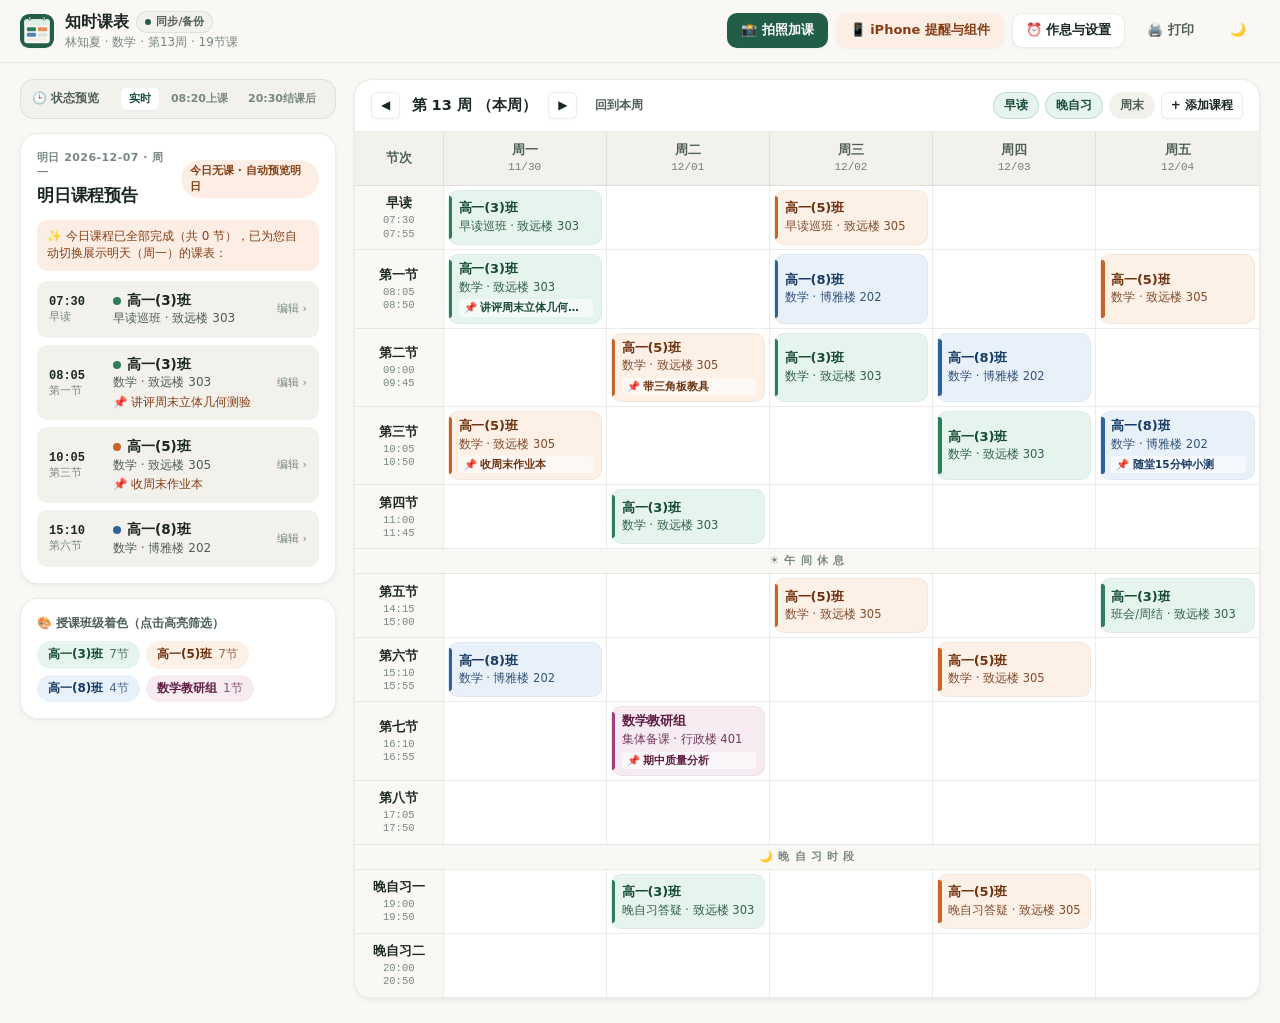
==== commit 9f2a30c5: "fix(mobile-ui): fix iPhone header overlap, dark status bar color, and bottom-sheet modals (v1.2.0)" ====
--- a/web/index.html
+++ b/web/index.html
@@ -5,15 +5,34 @@
   <meta name="viewport" content="width=device-width, initial-scale=1.0, viewport-fit=cover" />
   <title>知时课表 · 教师极简智能课程表 (PWA)</title>
   <meta name="description" content="专为中小学与职校教师打造的极简智能课程表 PWA：Web端一屏总览、今日上完自动预览明日课程、拍照AI识别导入、支持iPhone日历准时提醒与桌面小组件。" />
-  <meta name="theme-color" content="#235E47" id="meta-theme-color" />
-
-  <!-- iOS Safari PWA Home Screen Support -->
+  <meta name="theme-color" content="#FAF8F4" id="meta-theme-color" />
+
+  <!-- iOS Safari & Standalone PWA Support -->
+  <meta name="mobile-web-app-capable" content="yes" />
   <meta name="apple-mobile-web-app-capable" content="yes" />
   <meta name="apple-mobile-web-app-status-bar-style" content="default" />
   <meta name="apple-mobile-web-app-title" content="知时课表" />
   <link rel="apple-touch-icon" href="./icons/apple-touch-icon.png" />
   <link rel="icon" type="image/svg+xml" href="./icons/icon.svg" />
   <link rel="manifest" href="./manifest.webmanifest" />
+
+  <!-- Pre-paint Theme & iOS Status-Bar Sync (prevents white status bar flash in dark mode) -->
+  <script>
+    (function () {
+      try {
+        var saved = localStorage.getItem("teacher_timetable_theme");
+        var theme = (saved === "dark" || saved === "light")
+          ? saved
+          : (window.matchMedia && window.matchMedia("(prefers-color-scheme: dark)").matches ? "dark" : "light");
+        var bg = theme === "dark" ? "#161A1D" : "#FAF8F4";
+        document.documentElement.setAttribute("data-theme", theme);
+        document.documentElement.style.colorScheme = theme;
+        document.documentElement.style.backgroundColor = bg;
+        var meta = document.getElementById("meta-theme-color");
+        if (meta) meta.setAttribute("content", bg);
+      } catch (e) {}
+    })();
+  </script>
 
   <link rel="stylesheet" href="./styles/index.css" />
 </head>
@@ -25,10 +44,10 @@
         <img src="./icons/icon.svg" alt="知时课表图标" class="brand-logo" />
         <div class="brand-titles">
           <h1>
-            <span>知时课表</span>
-            <button type="button" class="sync-pill" id="btn-sync-pill" title="6位同步码多端同步">
+            <span class="brand-name">知时课表</span>
+            <button type="button" class="sync-pill" id="btn-sync-pill" title="跨端传课表与云同步">
               <span class="sync-dot"></span>
-              <span id="sync-pill-text">本地离线 · 点此同步</span>
+              <span id="sync-pill-text">同步/备份</span>
             </button>
           </h1>
           <div class="brand-subtitle" id="header-subtitle">加载课表中...</div>
@@ -36,19 +55,20 @@
       </div>
 
       <nav class="topbar-actions" aria-label="主工具栏">
-        <button type="button" class="btn btn-primary" id="btn-open-ocr">
+        <button type="button" class="btn btn-primary hide-mobile" id="btn-open-ocr">
           <span>📸 拍照加课</span>
         </button>
-        <button type="button" class="btn btn-amber" id="btn-open-ios">
+        <button type="button" class="btn btn-amber hide-mobile" id="btn-open-ios">
           <span>📱 iPhone 提醒与组件</span>
         </button>
-        <button type="button" class="btn hide-mobile" id="btn-open-settings">
-          <span>⏰ 作息与设置</span>
+        <button type="button" class="btn" id="btn-open-settings" title="学校作息时间与个人设置">
+          <span class="hide-mobile-inline">⏰ 作息与设置</span>
+          <span class="show-mobile-inline">⚙️ 设置</span>
         </button>
         <button type="button" class="btn btn-ghost hide-mobile" id="btn-print" title="打印或导出PDF课表">
           <span>🖨️ 打印</span>
         </button>
-        <button type="button" class="btn btn-ghost" id="btn-theme-toggle" title="切换浅色/深色模式" aria-label="切换主题">
+        <button type="button" class="btn btn-ghost btn-icon-toggle" id="btn-theme-toggle" title="切换浅色/深色模式" aria-label="切换主题">
           <span id="theme-icon">🌙</span>
         </button>
       </nav>
@@ -406,7 +426,7 @@
         </div>
       </div>
 
-      <div style="display:grid; grid-template-columns: repeat(auto-fit, minmax(340px, 1fr)); gap:16px;">
+      <div class="ios-cards-grid">
         <!-- Left Card: Apple System Calendar Reminder + PWA Push -->
         <div class="card" style="background:var(--bg-canvas);">
           <h3 style="margin:0 0 6px; font-size:15.5px;">🔔 1. 苹果手机准时上课提醒（零安装首选）</h3>
--- a/web/styles/index.css
+++ b/web/styles/index.css
@@ -136,9 +136,7 @@
   top: 0;
   z-index: 40;
   padding-top: var(--safe-top);
-  background: var(--bg-elevated);
-  backdrop-filter: blur(14px);
-  -webkit-backdrop-filter: blur(14px);
+  background: var(--bg-canvas);
   border-bottom: 1px solid var(--border-hairline);
 }
 
@@ -150,12 +148,14 @@
   align-items: center;
   justify-content: space-between;
   gap: 12px;
+  flex-wrap: nowrap;
 }
 
 .brand-group {
   display: flex;
   align-items: center;
   gap: 11px;
+  flex: 1 1 auto;
   min-width: 0;
 }
 
@@ -167,6 +167,12 @@
   box-shadow: var(--shadow-xs);
 }
 
+.brand-titles {
+  flex: 1 1 auto;
+  min-width: 0;
+  overflow: hidden;
+}
+
 .brand-titles h1 {
   margin: 0;
   font-size: 16px;
@@ -175,15 +181,22 @@
   display: flex;
   align-items: center;
   gap: 8px;
+  min-width: 0;
   white-space: nowrap;
 }
 
+.brand-name {
+  flex-shrink: 0;
+}
+
 .brand-subtitle {
+  display: block;
+  margin-top: 1px;
   font-size: 12px;
   color: var(--ink-muted);
-  display: flex;
-  align-items: center;
-  gap: 8px;
+  white-space: nowrap;
+  overflow: hidden;
+  text-overflow: ellipsis;
 }
 
 .sync-pill {
@@ -194,6 +207,7 @@
   border-radius: 99px;
   font-size: 11px;
   font-weight: 600;
+  flex-shrink: 0;
   background: var(--bg-subtle);
   color: var(--ink-secondary);
   border: 1px solid var(--border-hairline);
@@ -217,7 +231,17 @@
   display: flex;
   align-items: center;
   gap: 8px;
-  flex-wrap: wrap;
+  flex-shrink: 0;
+  flex-wrap: nowrap;
+}
+
+.show-mobile-inline {
+  display: none;
+}
+
+.btn-icon-toggle {
+  min-width: 36px;
+  padding: 7px 10px;
 }
 
 /* ==========================================================================
@@ -1304,6 +1328,12 @@
   color: var(--brand);
 }
 
+.ios-cards-grid {
+  display: grid;
+  grid-template-columns: repeat(2, minmax(0, 1fr));
+  gap: 16px;
+}
+
 /* ==========================================================================
    Mobile Bottom Tab Bar & Responsive Adaptation
    ========================================================================== */
@@ -1341,11 +1371,71 @@
 
 @media (max-width: 980px) {
   .topbar-inner {
-    padding: 9px 14px;
-  }
-
-  .topbar-actions .hide-mobile {
-    display: none;
+    padding: 8px 14px;
+    gap: 10px;
+  }
+
+  .brand-group {
+    gap: 10px;
+  }
+
+  .brand-logo {
+    width: 32px;
+    height: 32px;
+    border-radius: 8px;
+  }
+
+  .brand-titles h1 {
+    font-size: 15.5px;
+    gap: 6px;
+  }
+
+  .brand-subtitle {
+    font-size: 11.5px;
+  }
+
+  .sync-pill {
+    padding: 1px 7px;
+    font-size: 10.5px;
+  }
+
+  .topbar-actions {
+    gap: 6px;
+  }
+
+  .topbar-actions .hide-mobile,
+  .hide-mobile-inline {
+    display: none !important;
+  }
+
+  .show-mobile-inline {
+    display: inline;
+  }
+
+  #btn-open-settings {
+    height: 34px;
+    padding: 0 10px;
+    font-size: 12.5px;
+    border-radius: 9px;
+  }
+
+  .btn-icon-toggle {
+    width: 34px;
+    height: 34px;
+    min-width: 34px;
+    padding: 0;
+    border-radius: 9px;
+    background: var(--bg-subtle);
+    border: 1px solid var(--border-hairline);
+  }
+
+  /* Prevent iOS Safari viewport auto-zoom when tapping form controls */
+  .input, .select, .textarea {
+    font-size: 16px;
+  }
+
+  .ios-cards-grid {
+    grid-template-columns: 1fr;
   }
 
   .workspace {
@@ -1438,6 +1528,38 @@
   }
 }
 
+@media (max-width: 640px) {
+  .sim-bar {
+    padding: 7px 10px;
+  }
+
+  .sim-bar-label {
+    white-space: nowrap;
+    font-size: 11.5px;
+  }
+
+  .modal-backdrop {
+    align-items: flex-end;
+    padding: 0;
+  }
+
+  .modal-panel,
+  .modal-panel.modal-wide {
+    max-width: 100%;
+    max-height: 90vh;
+    max-height: 90dvh;
+    border-radius: 22px 22px 0 0;
+    border-bottom: none;
+    padding: 18px 16px calc(20px + var(--safe-bottom));
+  }
+}
+
+@media (max-width: 359px) {
+  .sync-pill {
+    display: none;
+  }
+}
+
 @media print {
   .topbar, .focus-rail, .grid-toolbar, .mobile-tabbar, .modal-backdrop {
     display: none !important;
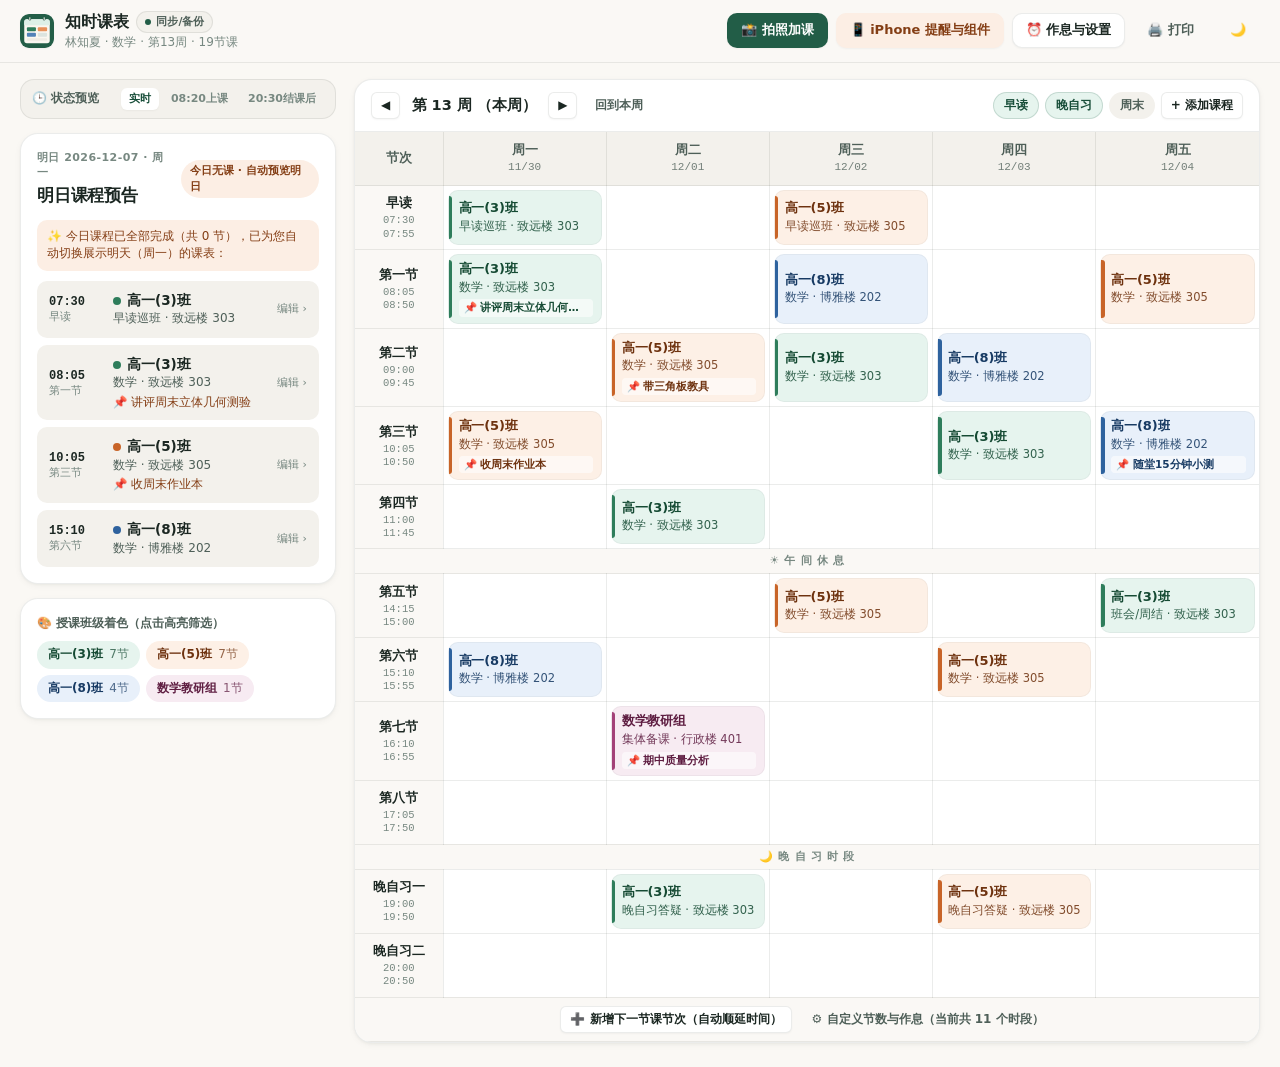
==== commit 2f3ae2e5: "feat(periods): add unlimited dynamic period add/insert/delete, custom AM/PM/Eve generator, and 10+ p" ====
--- a/web/index.html
+++ b/web/index.html
@@ -178,7 +178,10 @@
             <select class="select" id="inp-les-day"></select>
           </div>
           <div class="form-field">
-            <label for="inp-les-period">节次</label>
+            <label for="inp-les-period" style="display:flex; align-items:center; justify-content:space-between; gap:6px;">
+              <span>节次</span>
+              <button type="button" class="quick-tag" id="btn-lesson-add-period" title="当前节次不够？点击直接新增下一节课">+ 新增节次</button>
+            </label>
             <select class="select" id="inp-les-period"></select>
           </div>
           <div class="form-field">
@@ -512,13 +515,13 @@
     <div class="modal-panel modal-wide">
       <div class="modal-head">
         <div>
-          <h2 id="modal-settings-title">⏰ 学校作息时间与个人设置</h2>
-          <p>内置中小学标准节次模板，支持一键批量顺延每节课时长与数据备份</p>
+          <h2 id="modal-settings-title">⏰ 学校作息时间与节次自由管理</h2>
+          <p>节数不设上限：可自由新增第8/9/10+节课、删除或排序任意时段，也支持按上下午节数一键排表</p>
         </div>
         <button type="button" class="btn btn-ghost btn-sm" data-close-modal="modal-settings">✕</button>
       </div>
 
-      <div class="form-grid" style="margin-bottom:16px;">
+      <div class="form-grid" style="margin-bottom:12px;">
         <div class="form-field">
           <label for="inp-set-teacher">教师称呼</label>
           <input class="input" type="text" id="inp-set-teacher" placeholder="如：林老师" />
@@ -532,16 +535,63 @@
           <input class="input" type="date" id="inp-set-semstart" />
         </div>
         <div class="form-field">
-          <label>一键套用标准作息模板</label>
-          <div style="display:flex; gap:8px;">
-            <button type="button" class="btn btn-sm" id="btn-preset-45">初高中 45 分钟制</button>
-            <button type="button" class="btn btn-sm" id="btn-preset-40">小学 40 分钟制</button>
-          </div>
-        </div>
-      </div>
-
-      <div style="max-height:300px; overflow-y:auto; border:1px solid var(--border-hairline); border-radius:var(--radius-md); padding:10px;">
-        <table class="proof-grid-table" id="settings-periods-table"></table>
+          <label>常用学校作息预设模板</label>
+          <div style="display:flex; gap:6px; flex-wrap:wrap;">
+            <button type="button" class="btn btn-sm" id="btn-preset-45">初高中 45分 (8节+晚二)</button>
+            <button type="button" class="btn btn-sm" id="btn-preset-40">小学/初中 40分 (8节+课后)</button>
+            <button type="button" class="btn btn-sm" id="btn-preset-high">高中/职校 (10节+晚三)</button>
+          </div>
+        </div>
+      </div>
+
+      <!-- Quick Custom Period Count Generator -->
+      <div class="period-gen-bar">
+        <span class="period-gen-title">⚡ 自定义节数一键生成：</span>
+        <label class="period-gen-chk">
+          <input type="checkbox" id="chk-gen-mr" checked />
+          <span>含早读</span>
+        </label>
+        <label class="period-gen-item">
+          <span>上午</span>
+          <input class="input period-gen-num" type="number" id="inp-gen-am" min="0" max="10" value="4" />
+          <span>节</span>
+        </label>
+        <label class="period-gen-item">
+          <span>下午</span>
+          <input class="input period-gen-num" type="number" id="inp-gen-pm" min="0" max="10" value="4" />
+          <span>节</span>
+        </label>
+        <label class="period-gen-item">
+          <span>晚间</span>
+          <input class="input period-gen-num" type="number" id="inp-gen-eve" min="0" max="6" value="2" />
+          <span>节</span>
+        </label>
+        <label class="period-gen-item">
+          <span>单节</span>
+          <input class="input period-gen-num" type="number" id="inp-gen-dur" min="20" max="120" step="5" value="45" style="width:58px;" />
+          <span>分</span>
+        </label>
+        <button type="button" class="btn btn-amber btn-sm" id="btn-gen-custom-periods">按此节数生成</button>
+      </div>
+
+      <div class="period-list-header">
+        <span id="settings-periods-count-label">当前共 11 个时段 · 可随时增删改</span>
+        <button type="button" class="btn btn-ghost btn-sm" id="btn-cascade-times" title="保留每个时段首节开始时间与时长，按10分钟课间自动顺延后续时间">
+          ⏱️ 按课间 10 分钟顺延重算时间
+        </button>
+      </div>
+
+      <div class="period-table-wrap">
+        <table class="proof-grid-table period-editor-table" id="settings-periods-table"></table>
+      </div>
+
+      <div class="period-add-bar">
+        <button type="button" class="btn btn-primary btn-sm" id="btn-add-regular-period">
+          ➕ 新增一节课（自动生成第8/9/10…节并顺延时间）
+        </button>
+        <button type="button" class="btn btn-sm" id="btn-add-evening-period">
+          🌙 新增晚自习 / 晚课时段
+        </button>
       </div>
 
       <div class="modal-foot" style="flex-wrap:wrap;">
--- a/web/styles/index.css
+++ b/web/styles/index.css
@@ -1332,6 +1332,134 @@
   display: grid;
   grid-template-columns: repeat(2, minmax(0, 1fr));
   gap: 16px;
+}
+
+/* ==========================================================================
+   Dynamic Period Generator & Editor (#modal-settings + Timetable Footer)
+   ========================================================================== */
+.period-gen-bar {
+  display: flex;
+  align-items: center;
+  flex-wrap: wrap;
+  gap: 8px 10px;
+  padding: 10px 12px;
+  margin-bottom: 10px;
+  border-radius: var(--radius-md);
+  background: var(--bg-subtle);
+  border: 1px solid var(--border-hairline);
+  font-size: 12.5px;
+}
+
+.period-gen-title {
+  font-weight: 700;
+  color: var(--ink-primary);
+}
+
+.period-gen-chk,
+.period-gen-item {
+  display: inline-flex;
+  align-items: center;
+  gap: 5px;
+  color: var(--ink-secondary);
+  font-weight: 600;
+}
+
+.period-gen-num {
+  width: 50px;
+  padding: 4px 6px;
+  text-align: center;
+  font-size: 12.5px;
+  font-weight: 700;
+}
+
+.period-list-header {
+  display: flex;
+  align-items: center;
+  justify-content: space-between;
+  gap: 8px;
+  flex-wrap: wrap;
+  margin-bottom: 6px;
+  font-size: 12px;
+  font-weight: 700;
+  color: var(--ink-secondary);
+}
+
+.period-table-wrap {
+  max-height: 320px;
+  overflow: auto;
+  border: 1px solid var(--border-hairline);
+  border-radius: var(--radius-md);
+  background: var(--bg-canvas);
+}
+
+.period-editor-table {
+  min-width: 580px;
+  table-layout: auto;
+}
+
+.period-editor-table thead th {
+  position: sticky;
+  top: 0;
+  z-index: 2;
+  background: var(--bg-subtle);
+  padding: 7px 6px;
+  font-size: 12px;
+}
+
+.period-editor-table td {
+  padding: 5px 6px;
+  vertical-align: middle;
+}
+
+.period-row-actions {
+  display: inline-flex;
+  align-items: center;
+  justify-content: center;
+  gap: 4px;
+  white-space: nowrap;
+}
+
+.p-act-btn {
+  padding: 3px 7px;
+  font-size: 11.5px;
+  font-weight: 600;
+  border-radius: 6px;
+  border: 1px solid var(--border-hairline);
+  background: var(--bg-surface);
+  color: var(--ink-secondary);
+  transition: background 0.12s ease, color 0.12s ease;
+}
+
+.p-act-btn:hover {
+  background: var(--brand-soft);
+  color: var(--brand-ink);
+}
+
+.p-act-btn.danger:hover {
+  background: var(--danger-soft);
+  color: var(--danger);
+}
+
+.period-add-bar {
+  display: flex;
+  align-items: center;
+  gap: 8px;
+  flex-wrap: wrap;
+  margin-top: 10px;
+}
+
+.timetable-add-period-row td {
+  padding: 8px 12px;
+  background: var(--bg-canvas);
+  text-align: center;
+}
+
+.timetable-add-period-inner {
+  display: inline-flex;
+  align-items: center;
+  justify-content: center;
+  gap: 10px;
+  flex-wrap: wrap;
 }
 
 /* ==========================================================================
@@ -1561,7 +1689,7 @@
 }
 
 @media print {
-  .topbar, .focus-rail, .grid-toolbar, .mobile-tabbar, .modal-backdrop {
+  .topbar, .focus-rail, .grid-toolbar, .mobile-tabbar, .modal-backdrop, .timetable-add-period-row {
     display: none !important;
   }
   .workspace {
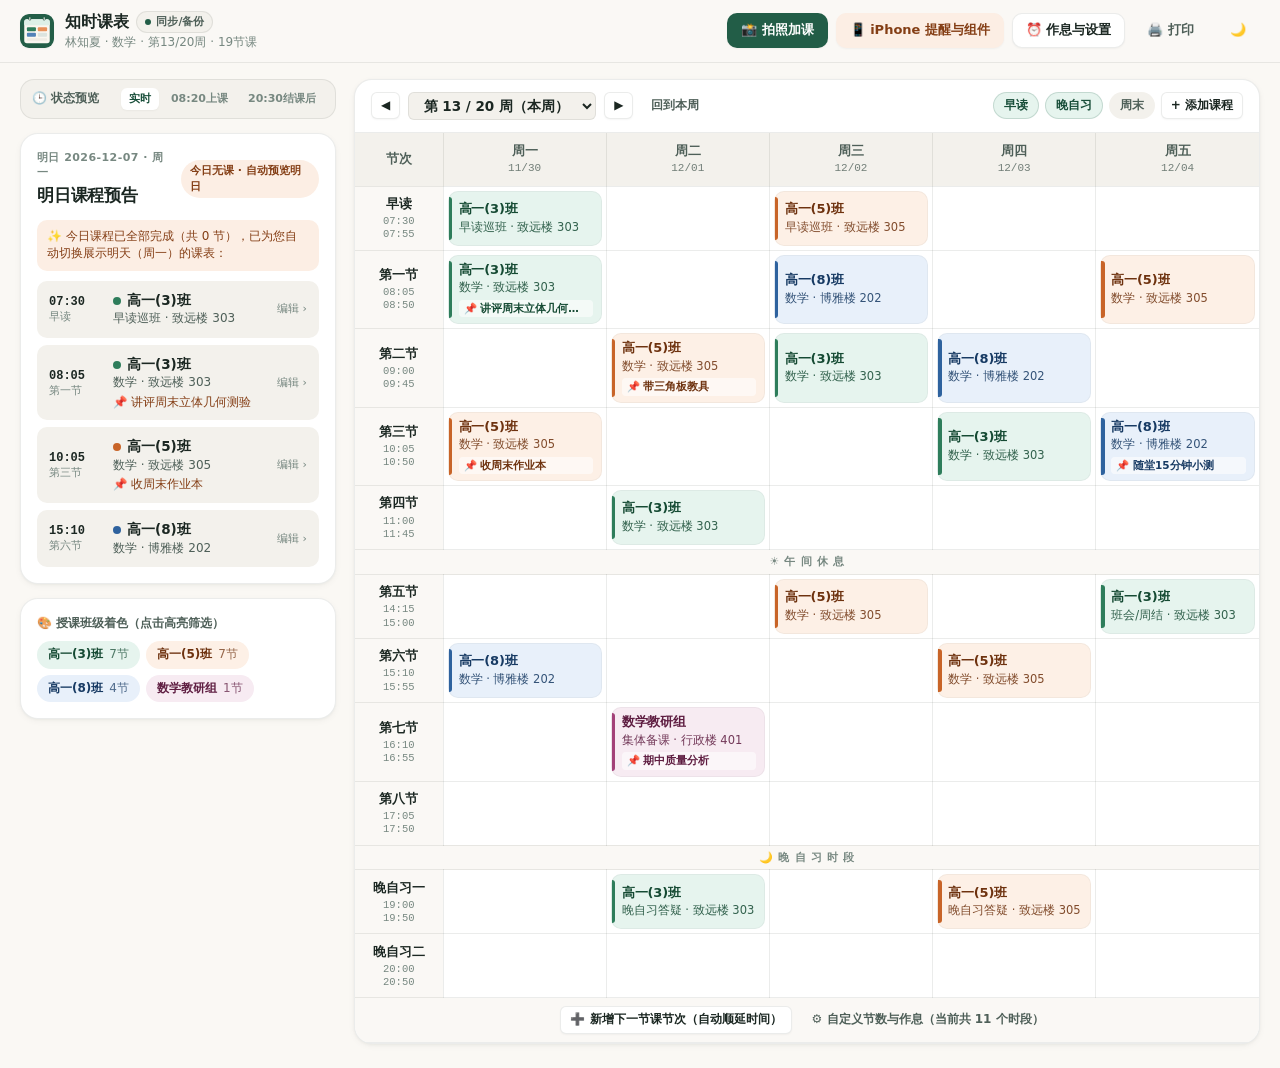
==== commit e452f89a: "fix(weeks): bound week navigation to 1..totalWeeks (default 20) with dropdown selector and setting (" ====
--- a/web/index.html
+++ b/web/index.html
@@ -110,7 +110,7 @@
       <div class="grid-toolbar">
         <div class="week-nav">
           <button type="button" class="btn btn-sm" id="btn-prev-week" aria-label="上一周">◀</button>
-          <span class="week-label" id="week-nav-label">第 1 周</span>
+          <select class="week-select" id="week-nav-select" aria-label="选择周次"></select>
           <button type="button" class="btn btn-sm" id="btn-next-week" aria-label="下一周">▶</button>
           <button type="button" class="btn btn-ghost btn-sm" id="btn-reset-week">回到本周</button>
         </div>
@@ -531,8 +531,15 @@
           <input class="input" type="text" id="inp-set-subject" placeholder="如：数学" />
         </div>
         <div class="form-field">
-          <label for="inp-set-semstart">本学期第一周周一日期（用于计算第几周与单双周）</label>
-          <input class="input" type="date" id="inp-set-semstart" />
+          <label for="inp-set-semstart">本学期第一周周一日期与总周数（默认 20 周）</label>
+          <div style="display:flex; gap:8px; align-items:center;">
+            <input class="input" type="date" id="inp-set-semstart" style="flex:1; min-width:0;" />
+            <label style="display:inline-flex; align-items:center; gap:4px; font-size:12.5px; color:var(--ink-secondary); white-space:nowrap; margin:0;">
+              <span>共</span>
+              <input class="input" type="number" id="inp-set-totalweeks" min="1" max="52" value="20" style="width:68px; text-align:center;" aria-label="本学期总周数" />
+              <span>周</span>
+            </label>
+          </div>
         </div>
         <div class="form-field">
           <label>常用学校作息预设模板</label>
--- a/web/styles/index.css
+++ b/web/styles/index.css
@@ -273,6 +273,13 @@
   transform: scale(0.98);
 }
 
+.btn:disabled {
+  opacity: 0.36;
+  cursor: not-allowed;
+  transform: none;
+  pointer-events: none;
+}
+
 .btn-primary {
   background: var(--brand);
   color: #FFFFFF;
@@ -734,6 +741,27 @@
   font-weight: 700;
   min-width: 132px;
   text-align: center;
+}
+
+.week-select {
+  font-family: inherit;
+  font-size: 13.5px;
+  font-weight: 700;
+  color: var(--ink-primary);
+  background: var(--bg-subtle);
+  border: 1px solid var(--border-hairline);
+  border-radius: var(--radius-xs);
+  padding: 4px 10px;
+  min-width: 138px;
+  text-align: center;
+  cursor: pointer;
+  transition: border-color 0.15s ease, background 0.15s ease;
+}
+
+.week-select:hover,
+.week-select:focus {
+  border-color: var(--brand);
+  outline: none;
 }
 
 .grid-toggles {
